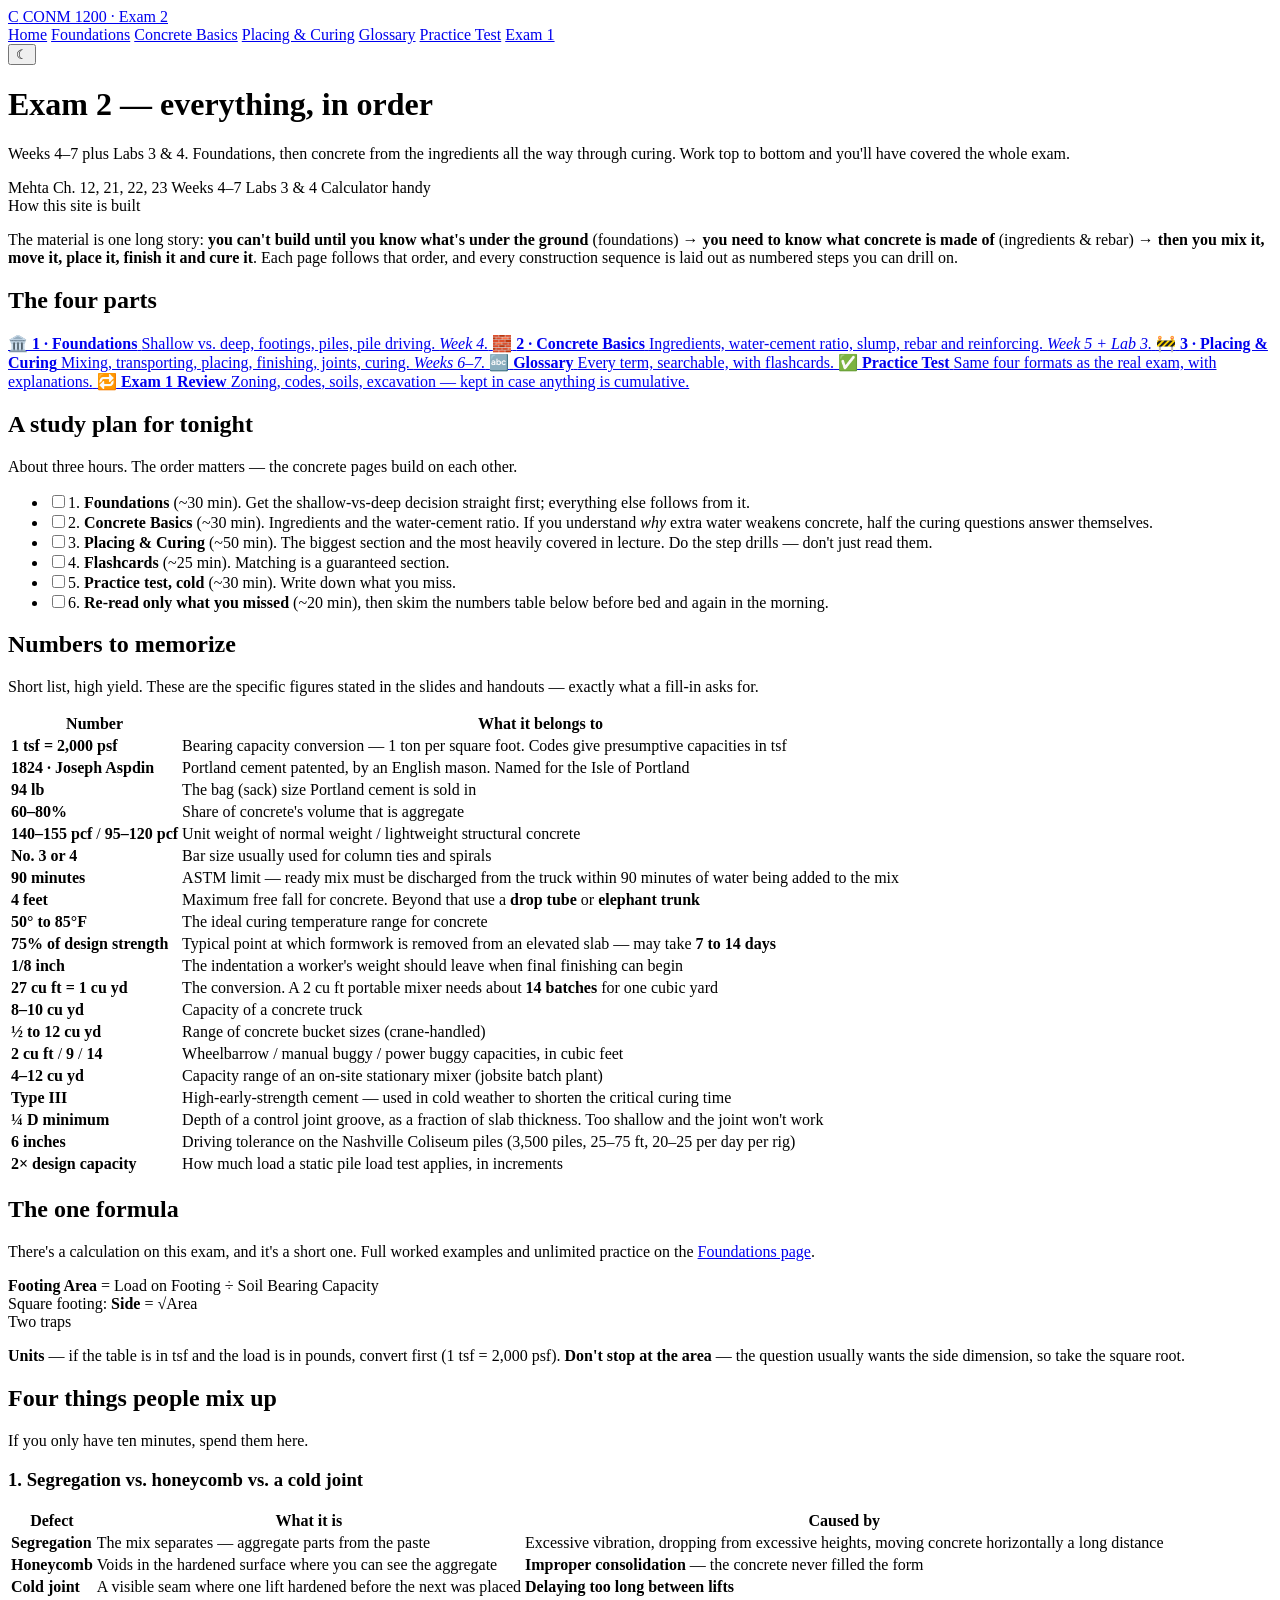
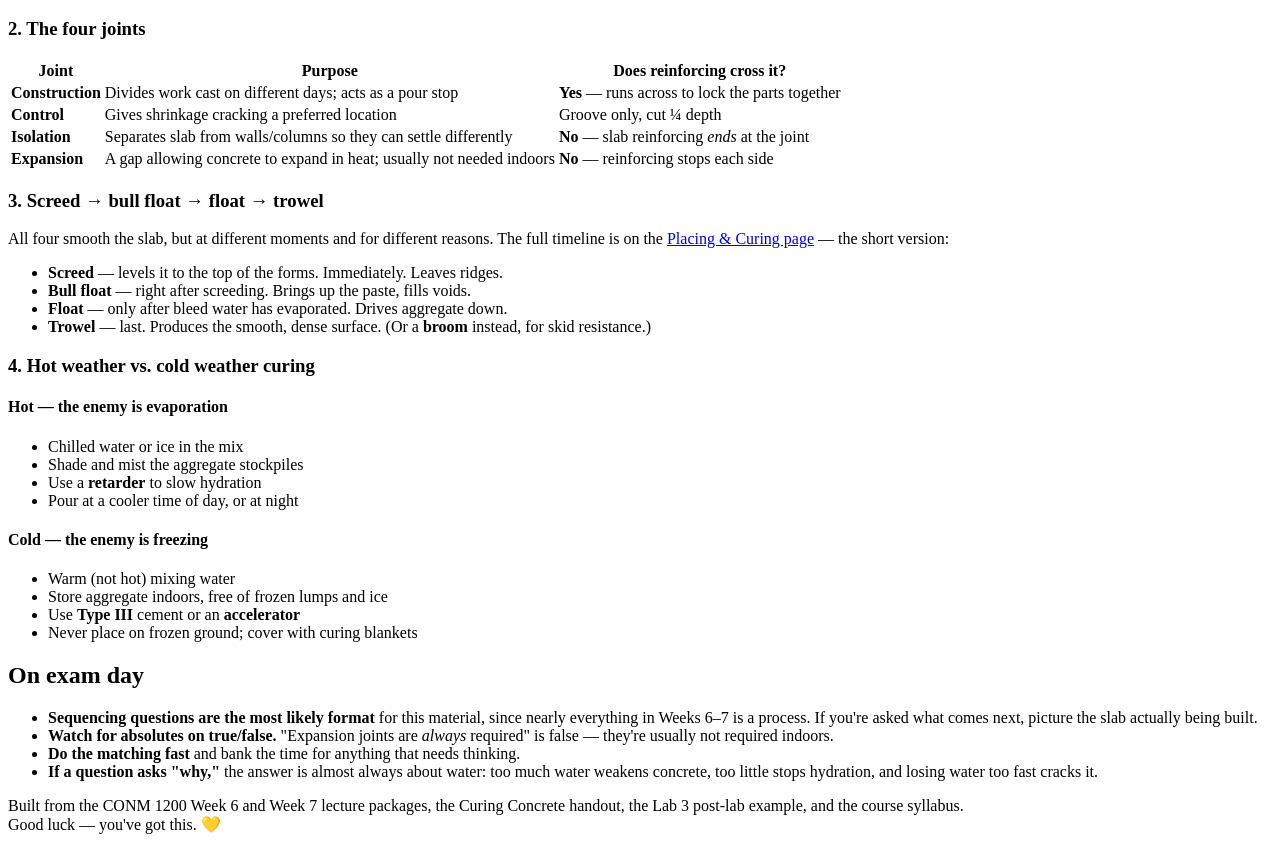
==== index.html @ 46b13914 "Rename index_2.html to index.html" ====
<!DOCTYPE html>
<html lang="en">
<head>
<meta charset="utf-8">
<meta name="viewport" content="width=device-width, initial-scale=1">
<title>CONM 1200 — Exam 2 Study Guide</title>
<meta name="description" content="Study site for CONM 1200 Building Construction Exam 2: foundations, concrete ingredients and reinforcing, mixing, placing, finishing and curing.">
<link rel="stylesheet" href="style.css">
<link rel="icon" href="data:image/svg+xml,<svg xmlns='http://www.w3.org/2000/svg' viewBox='0 0 100 100'><text y='.9em' font-size='90'>🏗️</text></svg>">
</head>
<body>

<header class="topbar">
  <div class="topbar-inner">
    <a class="brand" href="index.html"><span class="dot">C</span> CONM 1200 · Exam 2</a>
    <nav class="main">
      <a href="index.html" data-short="Home">Home</a>
      <a href="foundations.html" data-short="Found.">Foundations</a>
      <a href="concrete.html" data-short="Concrete">Concrete Basics</a>
      <a href="placing.html" data-short="Placing">Placing &amp; Curing</a>
      <a href="glossary.html" data-short="Terms">Glossary</a>
      <a href="quiz.html" data-short="Test">Practice Test</a>
      <a href="review.html" data-short="Exam 1">Exam 1</a>
    </nav>
    <button class="theme-btn" title="Toggle light/dark">☾</button>
  </div>
</header>

<main class="wrap">

  <div class="hero">
    <h1>Exam 2 — everything, in order</h1>
    <p>Weeks 4–7 plus Labs 3 &amp; 4. Foundations, then concrete from the ingredients all the way through curing. Work top to bottom and you'll have covered the whole exam.</p>
    <div class="facts">
      <span>Mehta Ch. 12, 21, 22, 23</span>
      <span>Weeks 4–7</span>
      <span>Labs 3 &amp; 4</span>
      <span>Calculator handy</span>
    </div>
  </div>

  <div class="callout key">
    <span class="tag">How this site is built</span>
    <p>The material is one long story: <strong>you can't build until you know what's under the ground</strong> (foundations) → <strong>you need to know what concrete is made of</strong> (ingredients &amp; rebar) → <strong>then you mix it, move it, place it, finish it and cure it</strong>. Each page follows that order, and every construction sequence is laid out as numbered steps you can drill on.</p>
  </div>

  <h2>The four parts</h2>
  <div class="grid three">
    <a class="tile" href="foundations.html">
      <span class="ico">🏛️</span>
      <strong>1 · Foundations</strong>
      <span class="sub">Shallow vs. deep, footings, piles, pile driving. <em>Week 4.</em></span>
    </a>
    <a class="tile" href="concrete.html">
      <span class="ico">🧱</span>
      <strong>2 · Concrete Basics</strong>
      <span class="sub">Ingredients, water-cement ratio, slump, rebar and reinforcing. <em>Week 5 + Lab 3.</em></span>
    </a>
    <a class="tile" href="placing.html">
      <span class="ico">🚧</span>
      <strong>3 · Placing &amp; Curing</strong>
      <span class="sub">Mixing, transporting, placing, finishing, joints, curing. <em>Weeks 6–7.</em></span>
    </a>
    <a class="tile" href="glossary.html">
      <span class="ico">🔤</span>
      <strong>Glossary</strong>
      <span class="sub">Every term, searchable, with flashcards.</span>
    </a>
    <a class="tile" href="quiz.html">
      <span class="ico">✅</span>
      <strong>Practice Test</strong>
      <span class="sub">Same four formats as the real exam, with explanations.</span>
    </a>
    <a class="tile" href="review.html">
      <span class="ico">🔁</span>
      <strong>Exam 1 Review</strong>
      <span class="sub">Zoning, codes, soils, excavation — kept in case anything is cumulative.</span>
    </a>
  </div>

  <h2 id="plan">A study plan for tonight</h2>
  <p class="lede">About three hours. The order matters — the concrete pages build on each other.</p>

  <div class="card">
    <ul class="check">
      <li><input type="checkbox" id="p1" data-key="e2plan1"><label for="p1"><span class="n">1.</span> <strong>Foundations</strong> (~30 min). Get the shallow-vs-deep decision straight first; everything else follows from it.</label></li>
      <li><input type="checkbox" id="p2" data-key="e2plan2"><label for="p2"><span class="n">2.</span> <strong>Concrete Basics</strong> (~30 min). Ingredients and the water-cement ratio. If you understand <em>why</em> extra water weakens concrete, half the curing questions answer themselves.</label></li>
      <li><input type="checkbox" id="p3" data-key="e2plan3"><label for="p3"><span class="n">3.</span> <strong>Placing &amp; Curing</strong> (~50 min). The biggest section and the most heavily covered in lecture. Do the step drills — don't just read them.</label></li>
      <li><input type="checkbox" id="p4" data-key="e2plan4"><label for="p4"><span class="n">4.</span> <strong>Flashcards</strong> (~25 min). Matching is a guaranteed section.</label></li>
      <li><input type="checkbox" id="p5" data-key="e2plan5"><label for="p5"><span class="n">5.</span> <strong>Practice test, cold</strong> (~30 min). Write down what you miss.</label></li>
      <li><input type="checkbox" id="p6" data-key="e2plan6"><label for="p6"><span class="n">6.</span> <strong>Re-read only what you missed</strong> (~20 min), then skim the numbers table below before bed and again in the morning.</label></li>
    </ul>
  </div>

  <h2 id="numbers">Numbers to memorize</h2>
  <p class="lede">Short list, high yield. These are the specific figures stated in the slides and handouts — exactly what a fill-in asks for.</p>

  <div class="card">
    <div class="tablewrap">
      <table>
        <thead><tr><th>Number</th><th>What it belongs to</th></tr></thead>
        <tbody>
          <tr><td><strong>1 tsf = 2,000 psf</strong></td><td>Bearing capacity conversion — 1 ton per square foot. Codes give presumptive capacities in tsf</td></tr>
          <tr><td><strong>1824 · Joseph Aspdin</strong></td><td>Portland cement patented, by an English mason. Named for the Isle of Portland</td></tr>
          <tr><td><strong>94 lb</strong></td><td>The bag (sack) size Portland cement is sold in</td></tr>
          <tr><td><strong>60–80%</strong></td><td>Share of concrete's volume that is aggregate</td></tr>
          <tr><td><strong>140–155 pcf</strong> / <strong>95–120 pcf</strong></td><td>Unit weight of normal weight / lightweight structural concrete</td></tr>
          <tr><td><strong>No. 3 or 4</strong></td><td>Bar size usually used for column ties and spirals</td></tr>
          <tr><td><strong>90 minutes</strong></td><td>ASTM limit — ready mix must be discharged from the truck within 90 minutes of water being added to the mix</td></tr>
          <tr><td><strong>4 feet</strong></td><td>Maximum free fall for concrete. Beyond that use a <strong>drop tube</strong> or <strong>elephant trunk</strong></td></tr>
          <tr><td><strong>50° to 85°F</strong></td><td>The ideal curing temperature range for concrete</td></tr>
          <tr><td><strong>75% of design strength</strong></td><td>Typical point at which formwork is removed from an elevated slab — may take <strong>7 to 14 days</strong></td></tr>
          <tr><td><strong>1/8 inch</strong></td><td>The indentation a worker's weight should leave when final finishing can begin</td></tr>
          <tr><td><strong>27 cu ft = 1 cu yd</strong></td><td>The conversion. A 2 cu ft portable mixer needs about <strong>14 batches</strong> for one cubic yard</td></tr>
          <tr><td><strong>8–10 cu yd</strong></td><td>Capacity of a concrete truck</td></tr>
          <tr><td><strong>½ to 12 cu yd</strong></td><td>Range of concrete bucket sizes (crane-handled)</td></tr>
          <tr><td><strong>2 cu ft</strong> / <strong>9</strong> / <strong>14</strong></td><td>Wheelbarrow / manual buggy / power buggy capacities, in cubic feet</td></tr>
          <tr><td><strong>4–12 cu yd</strong></td><td>Capacity range of an on-site stationary mixer (jobsite batch plant)</td></tr>
          <tr><td><strong>Type III</strong></td><td>High-early-strength cement — used in cold weather to shorten the critical curing time</td></tr>
          <tr><td><strong>¼ D minimum</strong></td><td>Depth of a control joint groove, as a fraction of slab thickness. Too shallow and the joint won't work</td></tr>
          <tr><td><strong>6 inches</strong></td><td>Driving tolerance on the Nashville Coliseum piles (3,500 piles, 25–75 ft, 20–25 per day per rig)</td></tr>
          <tr><td><strong>2× design capacity</strong></td><td>How much load a static pile load test applies, in increments</td></tr>
        </tbody>
      </table>
    </div>
  </div>

  <h2>The one formula</h2>
  <p>There's a calculation on this exam, and it's a short one. Full worked examples and unlimited practice on the <a href="foundations.html#sizing">Foundations page</a>.</p>

  <div class="card">
    <div class="formula"><b>Footing Area</b> = Load on Footing ÷ Soil Bearing Capacity</div>
    <div class="formula">Square footing: <b>Side</b> = √Area</div>
    <div class="callout trap" style="margin-bottom:0">
      <span class="tag">Two traps</span>
      <p><strong>Units</strong> — if the table is in tsf and the load is in pounds, convert first (1 tsf = 2,000 psf). <strong>Don't stop at the area</strong> — the question usually wants the side dimension, so take the square root.</p>
    </div>
  </div>

  <h2>Four things people mix up</h2>
  <p>If you only have ten minutes, spend them here.</p>

  <div class="card">
    <h3>1. Segregation vs. honeycomb vs. a cold joint</h3>
    <div class="tablewrap">
      <table>
        <thead><tr><th>Defect</th><th>What it is</th><th>Caused by</th></tr></thead>
        <tbody>
          <tr><td><strong>Segregation</strong></td><td>The mix separates — aggregate parts from the paste</td><td>Excessive vibration, dropping from excessive heights, moving concrete horizontally a long distance</td></tr>
          <tr><td><strong>Honeycomb</strong></td><td>Voids in the hardened surface where you can see the aggregate</td><td><strong>Improper consolidation</strong> — the concrete never filled the form</td></tr>
          <tr><td><strong>Cold joint</strong></td><td>A visible seam where one lift hardened before the next was placed</td><td><strong>Delaying too long between lifts</strong></td></tr>
        </tbody>
      </table>
    </div>

    <h3>2. The four joints</h3>
    <div class="tablewrap">
      <table>
        <thead><tr><th>Joint</th><th>Purpose</th><th>Does reinforcing cross it?</th></tr></thead>
        <tbody>
          <tr><td><strong>Construction</strong></td><td>Divides work cast on different days; acts as a pour stop</td><td><strong>Yes</strong> — runs across to lock the parts together</td></tr>
          <tr><td><strong>Control</strong></td><td>Gives shrinkage cracking a preferred location</td><td>Groove only, cut ¼ depth</td></tr>
          <tr><td><strong>Isolation</strong></td><td>Separates slab from walls/columns so they can settle differently</td><td><strong>No</strong> — slab reinforcing <em>ends</em> at the joint</td></tr>
          <tr><td><strong>Expansion</strong></td><td>A gap allowing concrete to expand in heat; usually not needed indoors</td><td><strong>No</strong> — reinforcing stops each side</td></tr>
        </tbody>
      </table>
    </div>

    <h3>3. Screed → bull float → float → trowel</h3>
    <p>All four smooth the slab, but at different moments and for different reasons. The full timeline is on the <a href="placing.html#finishing">Placing &amp; Curing page</a> — the short version:</p>
    <ul>
      <li><strong>Screed</strong> — levels it to the top of the forms. Immediately. Leaves ridges.</li>
      <li><strong>Bull float</strong> — right after screeding. Brings up the paste, fills voids.</li>
      <li><strong>Float</strong> — only after bleed water has evaporated. Drives aggregate down.</li>
      <li><strong>Trowel</strong> — last. Produces the smooth, dense surface. (Or a <strong>broom</strong> instead, for skid resistance.)</li>
    </ul>

    <h3>4. Hot weather vs. cold weather curing</h3>
    <div class="vs two">
      <div>
        <h4>Hot — the enemy is evaporation</h4>
        <ul>
          <li>Chilled water or ice in the mix</li>
          <li>Shade and mist the aggregate stockpiles</li>
          <li>Use a <strong>retarder</strong> to slow hydration</li>
          <li>Pour at a cooler time of day, or at night</li>
        </ul>
      </div>
      <div>
        <h4>Cold — the enemy is freezing</h4>
        <ul>
          <li>Warm (not hot) mixing water</li>
          <li>Store aggregate indoors, free of frozen lumps and ice</li>
          <li>Use <strong>Type III</strong> cement or an <strong>accelerator</strong></li>
          <li>Never place on frozen ground; cover with curing blankets</li>
        </ul>
      </div>
    </div>
  </div>

  <h2>On exam day</h2>
  <div class="card">
    <ul>
      <li><strong>Sequencing questions are the most likely format</strong> for this material, since nearly everything in Weeks 6–7 is a process. If you're asked what comes next, picture the slab actually being built.</li>
      <li><strong>Watch for absolutes on true/false.</strong> "Expansion joints are <em>always</em> required" is false — they're usually not required indoors.</li>
      <li><strong>Do the matching fast</strong> and bank the time for anything that needs thinking.</li>
      <li><strong>If a question asks "why,"</strong> the answer is almost always about water: too much water weakens concrete, too little stops hydration, and losing water too fast cracks it.</li>
    </ul>
  </div>

</main>

<footer>
  Built from the CONM 1200 Week 6 and Week 7 lecture packages, the Curing Concrete handout, the Lab 3 post-lab example, and the course syllabus.<br>
  Good luck — you've got this. 💛
</footer>

<script src="app.js"></script>
</body>
</html>
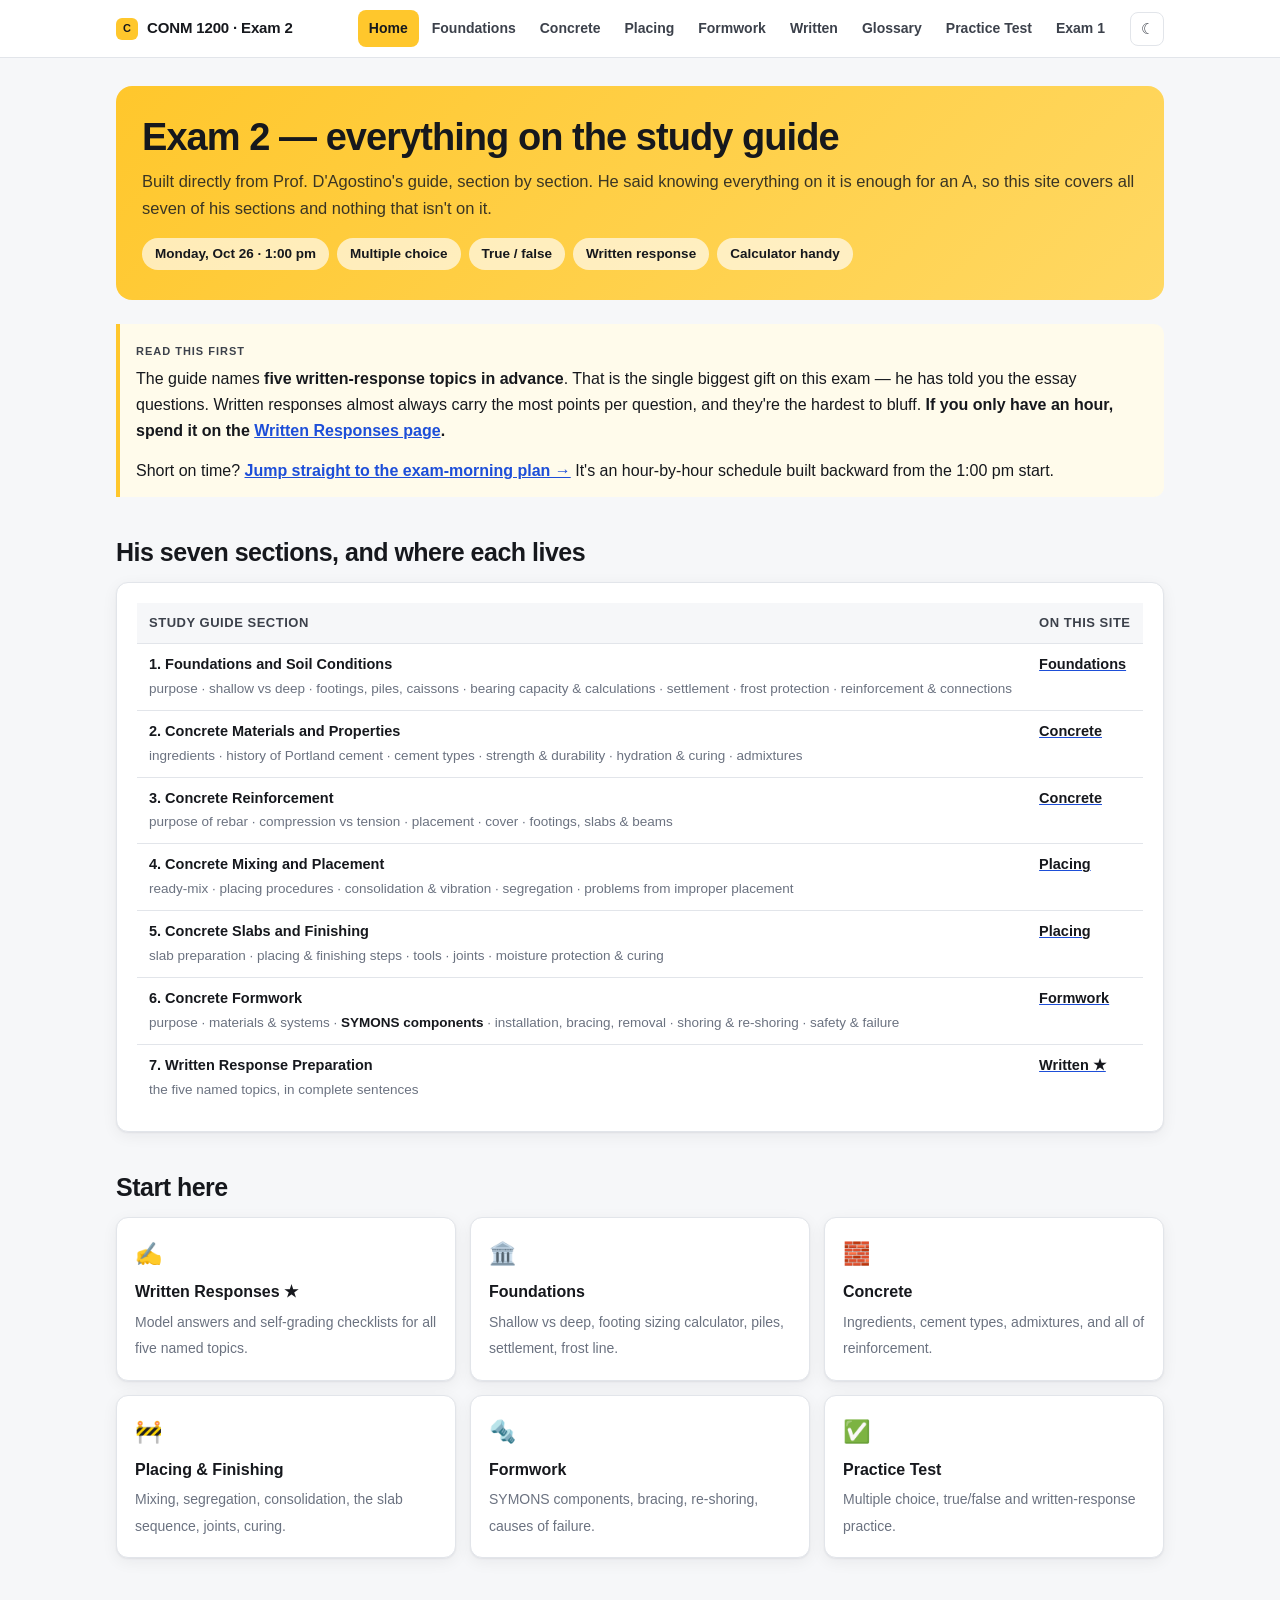
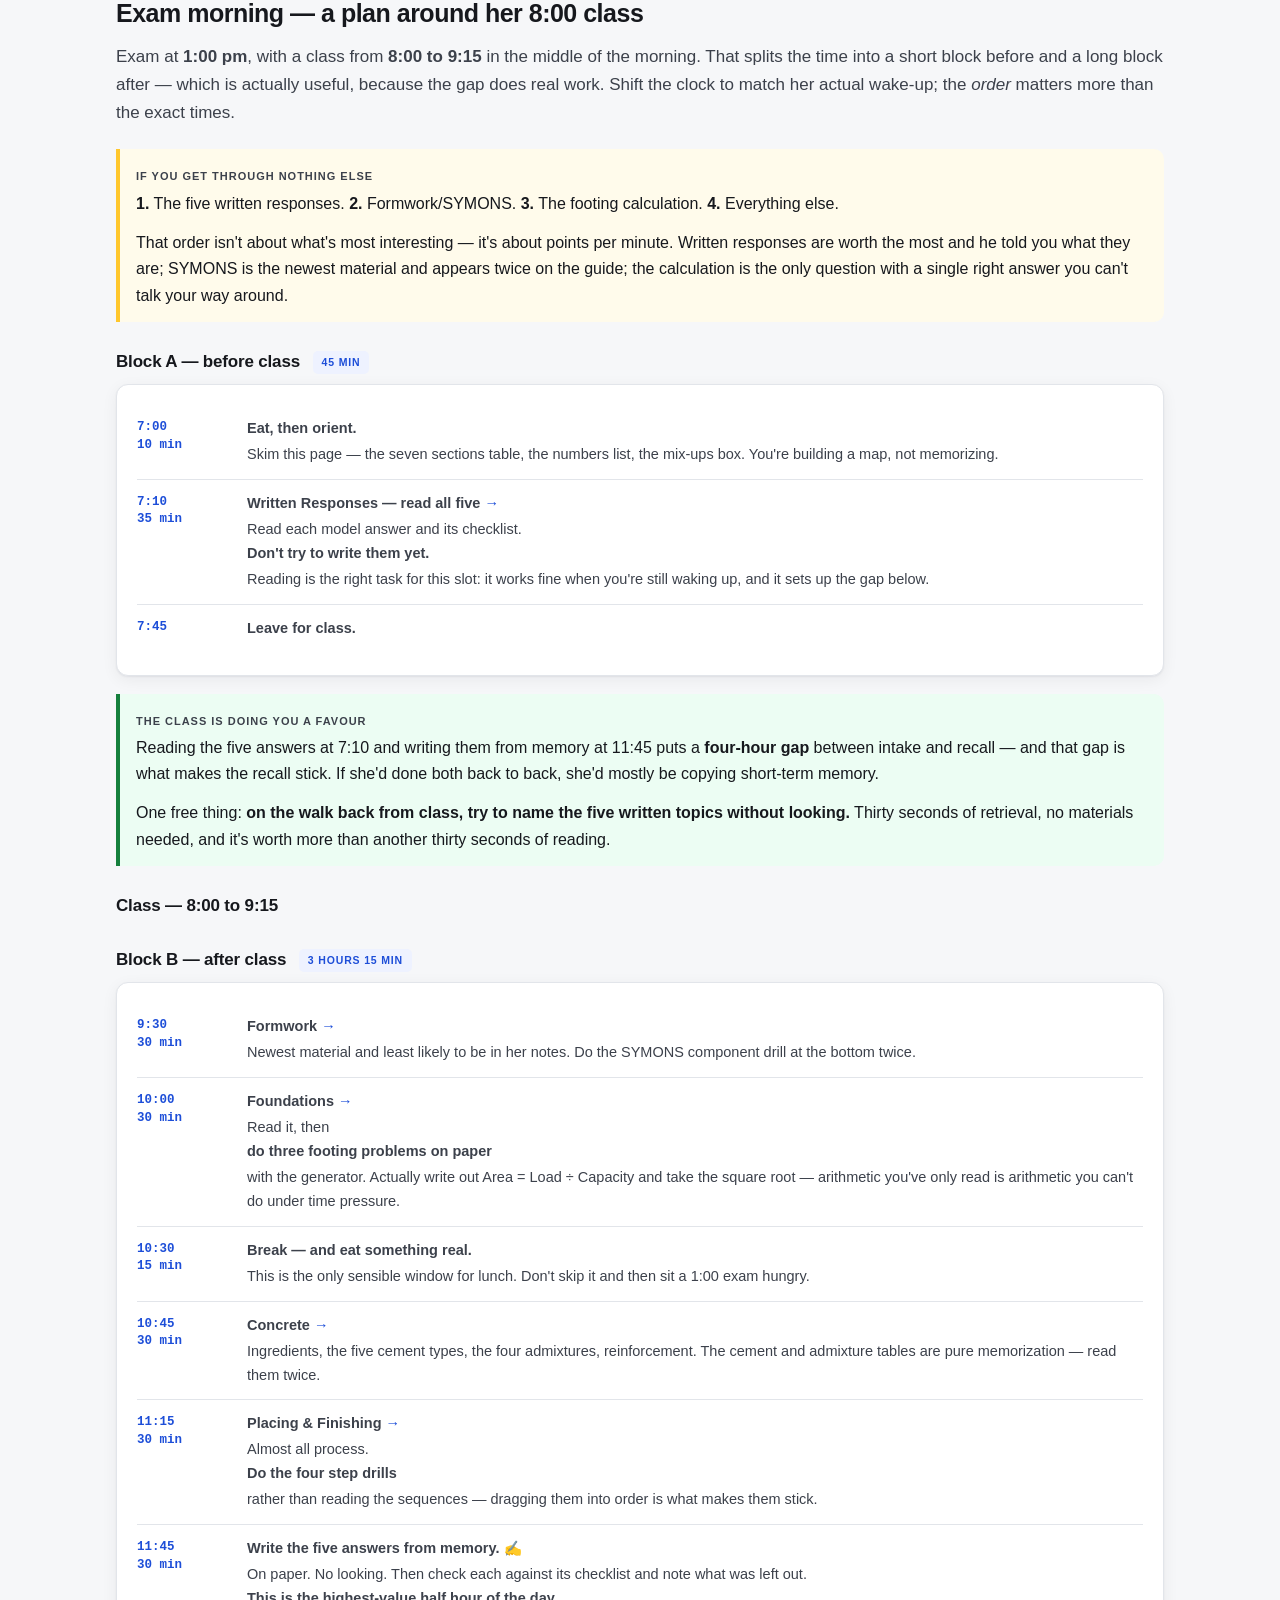
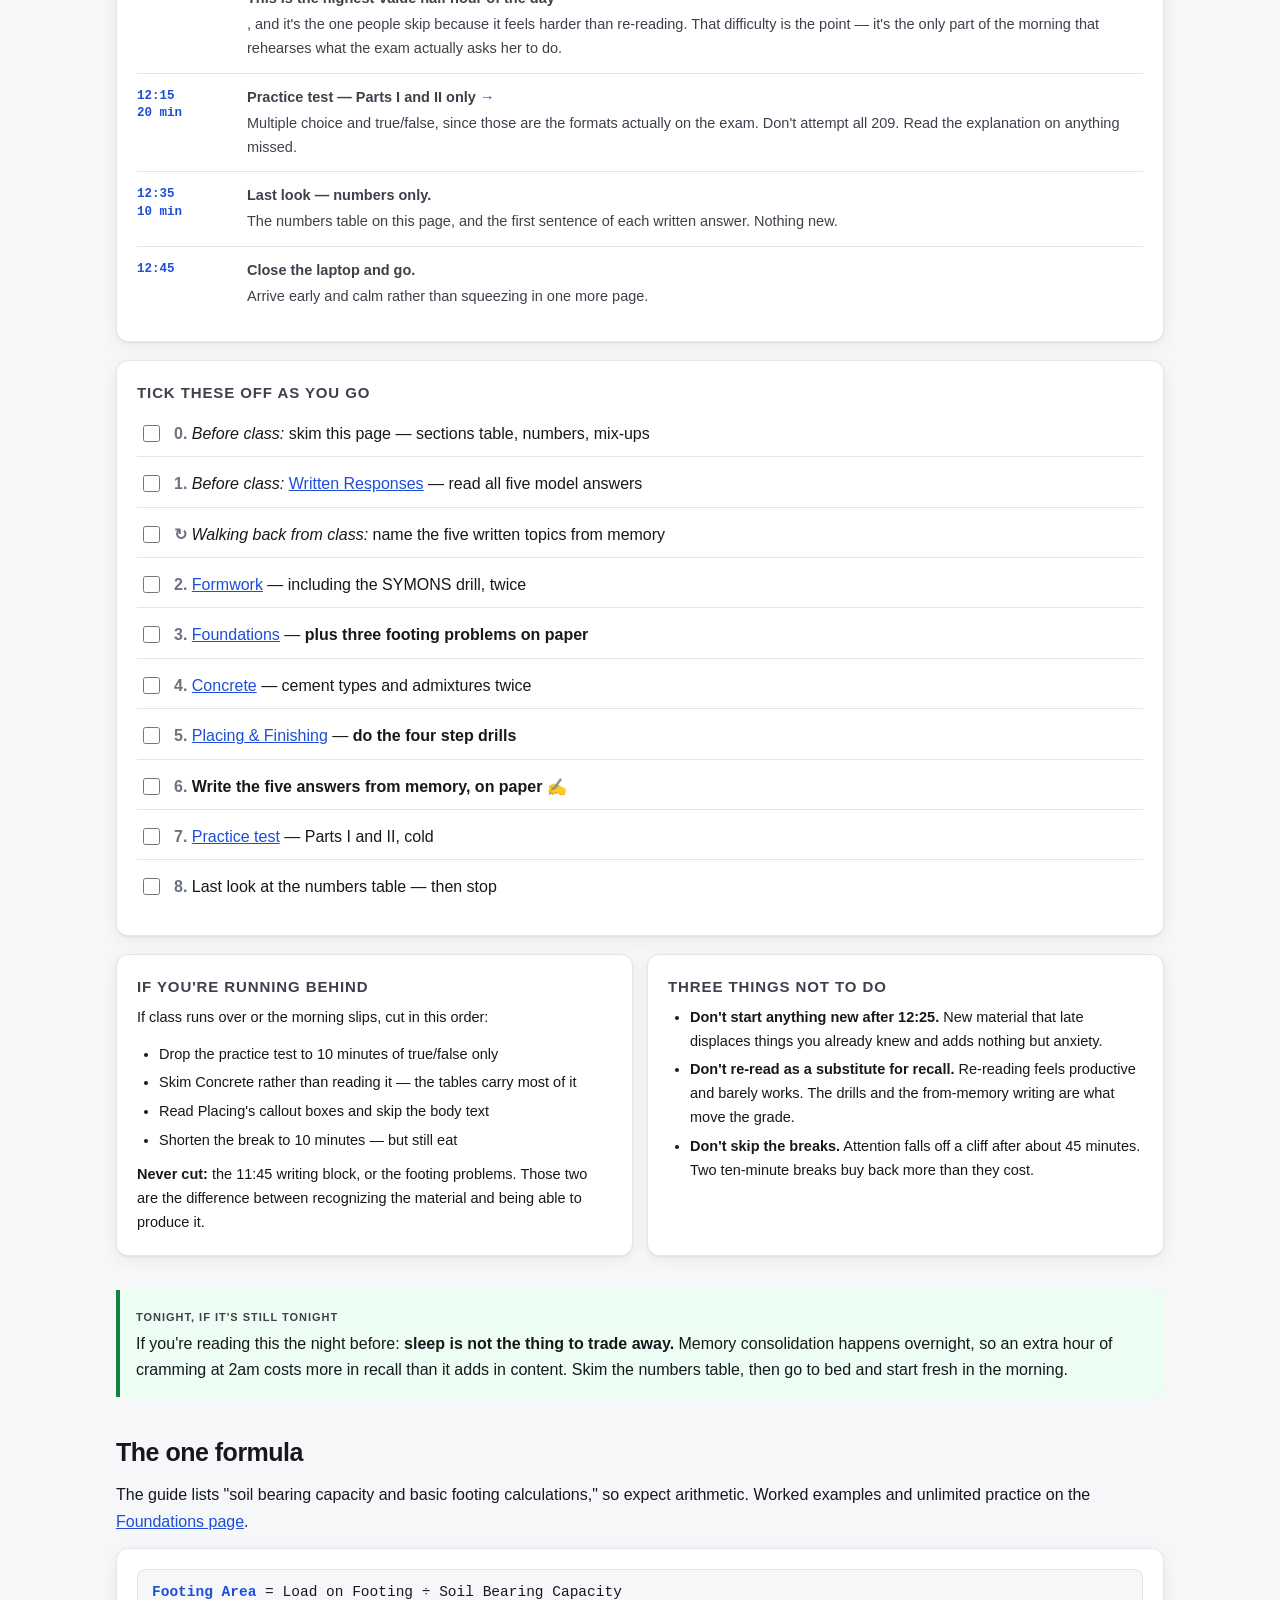
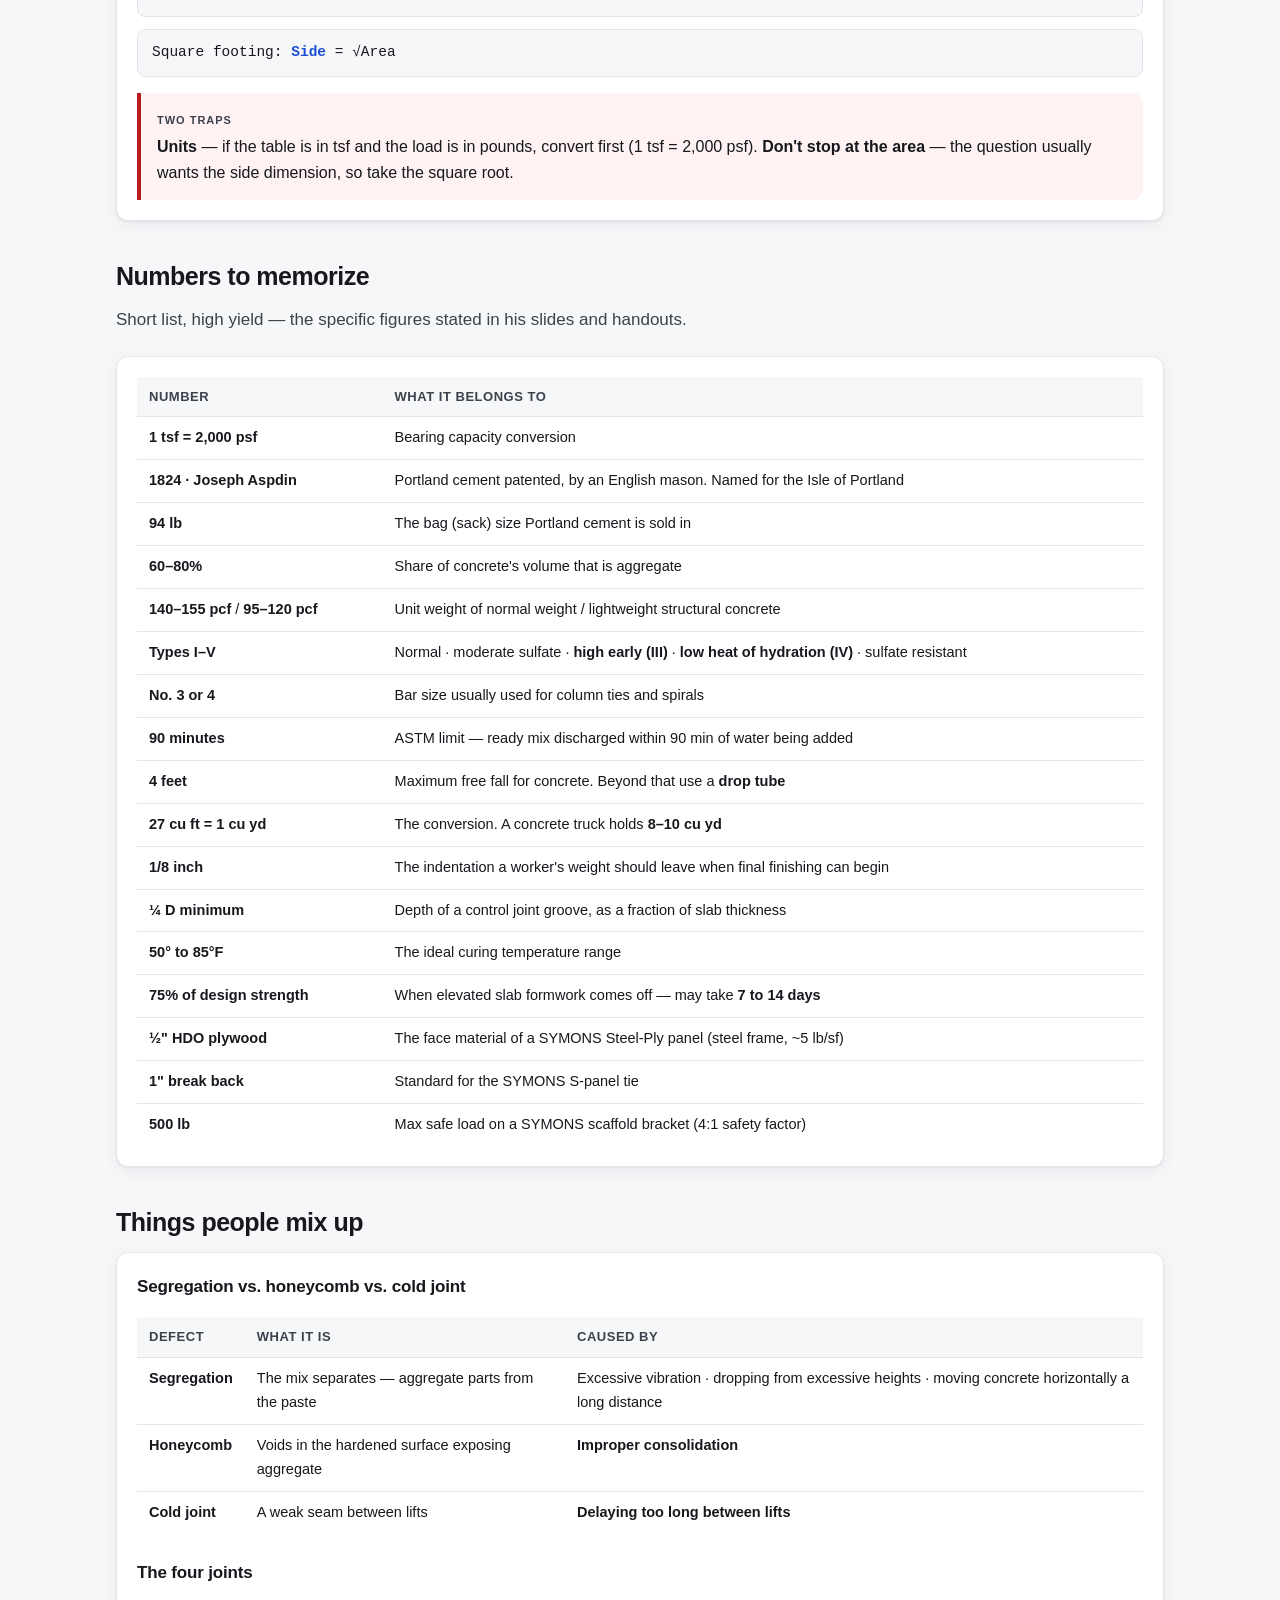
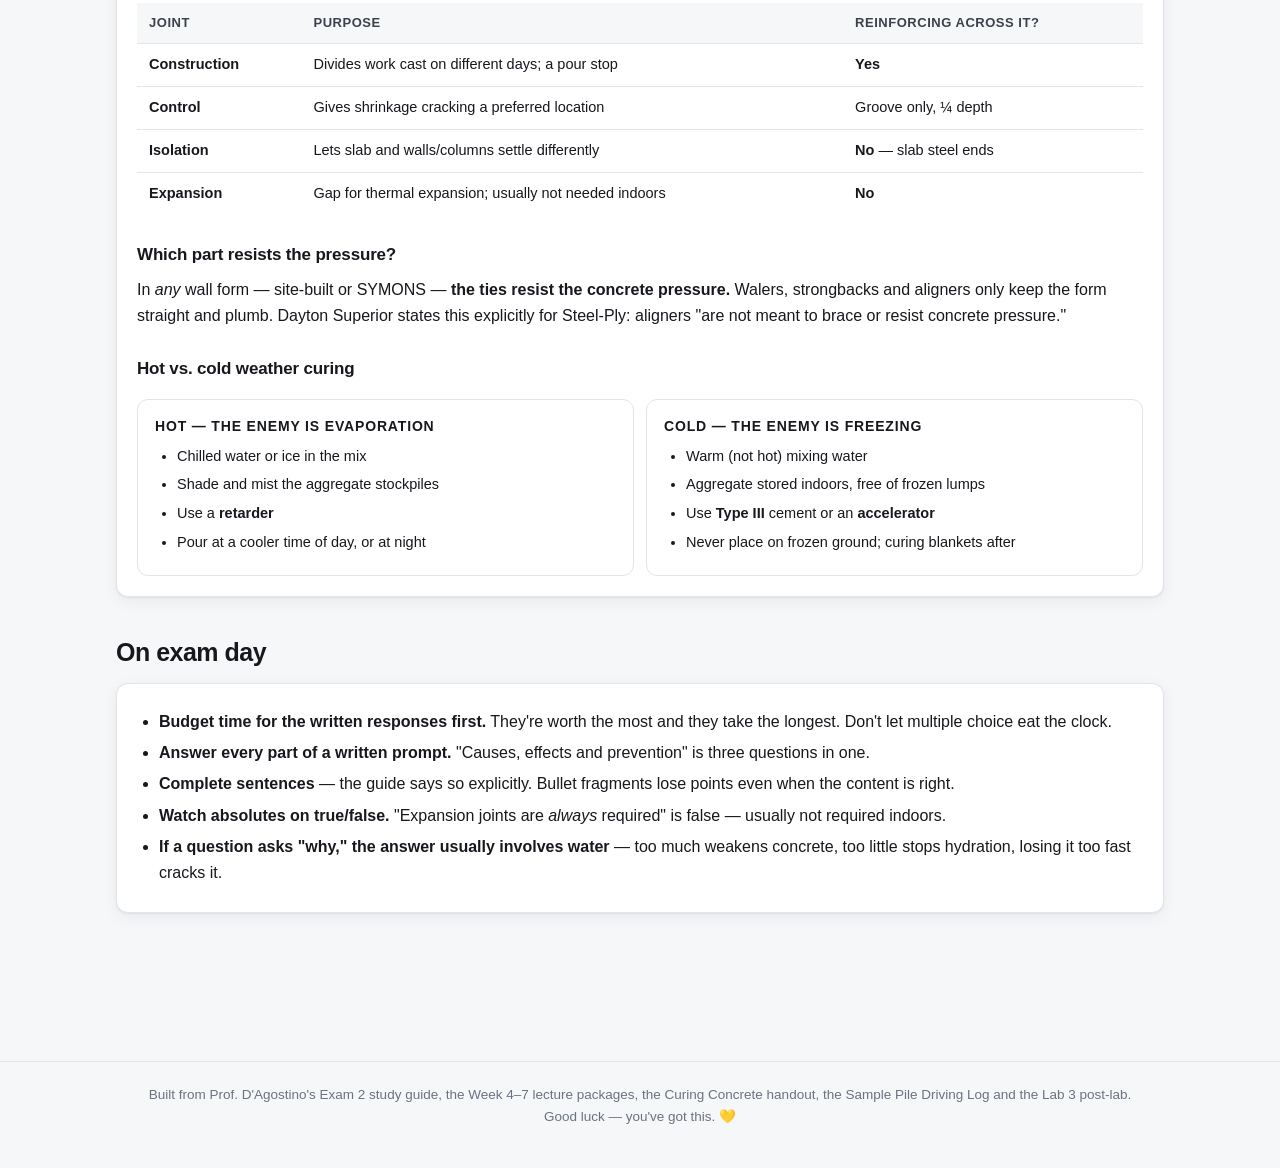
==== commit 588128f2: "Upload files V2" ====
--- a/index.html
+++ b/index.html
@@ -4,7 +4,7 @@
 <meta charset="utf-8">
 <meta name="viewport" content="width=device-width, initial-scale=1">
 <title>CONM 1200 — Exam 2 Study Guide</title>
-<meta name="description" content="Study site for CONM 1200 Building Construction Exam 2: foundations, concrete ingredients and reinforcing, mixing, placing, finishing and curing.">
+<meta name="description" content="Study site for CONM 1200 Building Construction Exam 2, built around Prof. D'Agostino's study guide: foundations, concrete materials, reinforcement, placement, slabs and finishing, formwork, and the five written responses.">
 <link rel="stylesheet" href="style.css">
 <link rel="icon" href="data:image/svg+xml,<svg xmlns='http://www.w3.org/2000/svg' viewBox='0 0 100 100'><text y='.9em' font-size='90'>🏗️</text></svg>">
 </head>
@@ -16,8 +16,10 @@
     <nav class="main">
       <a href="index.html" data-short="Home">Home</a>
       <a href="foundations.html" data-short="Found.">Foundations</a>
-      <a href="concrete.html" data-short="Concrete">Concrete Basics</a>
-      <a href="placing.html" data-short="Placing">Placing &amp; Curing</a>
+      <a href="concrete.html" data-short="Concrete">Concrete</a>
+      <a href="placing.html" data-short="Placing">Placing</a>
+      <a href="formwork.html" data-short="Formwork">Formwork</a>
+      <a href="written.html" data-short="Written">Written</a>
       <a href="glossary.html" data-short="Terms">Glossary</a>
       <a href="quiz.html" data-short="Test">Practice Test</a>
       <a href="review.html" data-short="Exam 1">Exam 1</a>
@@ -29,104 +31,197 @@
 <main class="wrap">
 
   <div class="hero">
-    <h1>Exam 2 — everything, in order</h1>
-    <p>Weeks 4–7 plus Labs 3 &amp; 4. Foundations, then concrete from the ingredients all the way through curing. Work top to bottom and you'll have covered the whole exam.</p>
+    <h1>Exam 2 — everything on the study guide</h1>
+    <p>Built directly from Prof. D'Agostino's guide, section by section. He said knowing everything on it is enough for an A, so this site covers all seven of his sections and nothing that isn't on it.</p>
     <div class="facts">
-      <span>Mehta Ch. 12, 21, 22, 23</span>
-      <span>Weeks 4–7</span>
-      <span>Labs 3 &amp; 4</span>
+      <span>Monday, Oct 26 · 1:00 pm</span>
+      <span>Multiple choice</span>
+      <span>True / false</span>
+      <span>Written response</span>
       <span>Calculator handy</span>
     </div>
   </div>
 
   <div class="callout key">
-    <span class="tag">How this site is built</span>
-    <p>The material is one long story: <strong>you can't build until you know what's under the ground</strong> (foundations) → <strong>you need to know what concrete is made of</strong> (ingredients &amp; rebar) → <strong>then you mix it, move it, place it, finish it and cure it</strong>. Each page follows that order, and every construction sequence is laid out as numbered steps you can drill on.</p>
-  </div>
-
-  <h2>The four parts</h2>
+    <span class="tag">Read this first</span>
+    <p>The guide names <strong>five written-response topics in advance</strong>. That is the single biggest gift on this exam — he has told you the essay questions. Written responses almost always carry the most points per question, and they're the hardest to bluff. <strong>If you only have an hour, spend it on the <a href="written.html">Written Responses page</a>.</strong></p>
+    <p style="margin-top:10px">Short on time? <strong><a href="#plan">Jump straight to the exam-morning plan →</a></strong> It's an hour-by-hour schedule built backward from the 1:00 pm start.</p>
+  </div>
+
+  <h2>His seven sections, and where each lives</h2>
+  <div class="card">
+    <div class="tablewrap">
+      <table>
+        <thead><tr><th>Study guide section</th><th>On this site</th></tr></thead>
+        <tbody>
+          <tr><td><strong>1. Foundations and Soil Conditions</strong><br><span style="font-size:13.5px;color:var(--ink-3)">purpose · shallow vs deep · footings, piles, caissons · bearing capacity &amp; calculations · settlement · frost protection · reinforcement &amp; connections</span></td><td><a href="foundations.html"><strong>Foundations</strong></a></td></tr>
+          <tr><td><strong>2. Concrete Materials and Properties</strong><br><span style="font-size:13.5px;color:var(--ink-3)">ingredients · history of Portland cement · cement types · strength &amp; durability · hydration &amp; curing · admixtures</span></td><td><a href="concrete.html"><strong>Concrete</strong></a></td></tr>
+          <tr><td><strong>3. Concrete Reinforcement</strong><br><span style="font-size:13.5px;color:var(--ink-3)">purpose of rebar · compression vs tension · placement · cover · footings, slabs &amp; beams</span></td><td><a href="concrete.html#reinforcing"><strong>Concrete</strong></a></td></tr>
+          <tr><td><strong>4. Concrete Mixing and Placement</strong><br><span style="font-size:13.5px;color:var(--ink-3)">ready-mix · placing procedures · consolidation &amp; vibration · segregation · problems from improper placement</span></td><td><a href="placing.html"><strong>Placing</strong></a></td></tr>
+          <tr><td><strong>5. Concrete Slabs and Finishing</strong><br><span style="font-size:13.5px;color:var(--ink-3)">slab preparation · placing &amp; finishing steps · tools · joints · moisture protection &amp; curing</span></td><td><a href="placing.html#sog"><strong>Placing</strong></a></td></tr>
+          <tr><td><strong>6. Concrete Formwork</strong><br><span style="font-size:13.5px;color:var(--ink-3)">purpose · materials &amp; systems · <strong>SYMONS components</strong> · installation, bracing, removal · shoring &amp; re-shoring · safety &amp; failure</span></td><td><a href="formwork.html"><strong>Formwork</strong></a></td></tr>
+          <tr><td><strong>7. Written Response Preparation</strong><br><span style="font-size:13.5px;color:var(--ink-3)">the five named topics, in complete sentences</span></td><td><a href="written.html"><strong>Written ★</strong></a></td></tr>
+        </tbody>
+      </table>
+    </div>
+  </div>
+
+  <h2>Start here</h2>
   <div class="grid three">
+    <a class="tile" href="written.html">
+      <span class="ico">✍️</span>
+      <strong>Written Responses ★</strong>
+      <span class="sub">Model answers and self-grading checklists for all five named topics.</span>
+    </a>
     <a class="tile" href="foundations.html">
       <span class="ico">🏛️</span>
-      <strong>1 · Foundations</strong>
-      <span class="sub">Shallow vs. deep, footings, piles, pile driving. <em>Week 4.</em></span>
+      <strong>Foundations</strong>
+      <span class="sub">Shallow vs deep, footing sizing calculator, piles, settlement, frost line.</span>
     </a>
     <a class="tile" href="concrete.html">
       <span class="ico">🧱</span>
-      <strong>2 · Concrete Basics</strong>
-      <span class="sub">Ingredients, water-cement ratio, slump, rebar and reinforcing. <em>Week 5 + Lab 3.</em></span>
+      <strong>Concrete</strong>
+      <span class="sub">Ingredients, cement types, admixtures, and all of reinforcement.</span>
     </a>
     <a class="tile" href="placing.html">
       <span class="ico">🚧</span>
-      <strong>3 · Placing &amp; Curing</strong>
-      <span class="sub">Mixing, transporting, placing, finishing, joints, curing. <em>Weeks 6–7.</em></span>
-    </a>
-    <a class="tile" href="glossary.html">
-      <span class="ico">🔤</span>
-      <strong>Glossary</strong>
-      <span class="sub">Every term, searchable, with flashcards.</span>
+      <strong>Placing &amp; Finishing</strong>
+      <span class="sub">Mixing, segregation, consolidation, the slab sequence, joints, curing.</span>
+    </a>
+    <a class="tile" href="formwork.html">
+      <span class="ico">🔩</span>
+      <strong>Formwork</strong>
+      <span class="sub">SYMONS components, bracing, re-shoring, causes of failure.</span>
     </a>
     <a class="tile" href="quiz.html">
       <span class="ico">✅</span>
       <strong>Practice Test</strong>
-      <span class="sub">Same four formats as the real exam, with explanations.</span>
-    </a>
-    <a class="tile" href="review.html">
-      <span class="ico">🔁</span>
-      <strong>Exam 1 Review</strong>
-      <span class="sub">Zoning, codes, soils, excavation — kept in case anything is cumulative.</span>
-    </a>
-  </div>
-
-  <h2 id="plan">A study plan for tonight</h2>
-  <p class="lede">About three hours. The order matters — the concrete pages build on each other.</p>
-
-  <div class="card">
+      <span class="sub">Multiple choice, true/false and written-response practice.</span>
+    </a>
+  </div>
+
+  <h2 id="plan">Exam morning — a plan around her 8:00 class</h2>
+  <p class="lede">Exam at <strong>1:00 pm</strong>, with a class from <strong>8:00 to 9:15</strong> in the middle of the morning. That splits the time into a short block before and a long block after — which is actually useful, because the gap does real work. Shift the clock to match her actual wake-up; the <em>order</em> matters more than the exact times.</p>
+
+  <div class="callout key">
+    <span class="tag">If you get through nothing else</span>
+    <p><strong>1.</strong> The five written responses. <strong>2.</strong> Formwork/SYMONS. <strong>3.</strong> The footing calculation. <strong>4.</strong> Everything else.</p>
+    <p style="margin-top:8px">That order isn't about what's most interesting — it's about points per minute. Written responses are worth the most and he told you what they are; SYMONS is the newest material and appears twice on the guide; the calculation is the only question with a single right answer you can't talk your way around.</p>
+  </div>
+
+  <h3>Block A — before class <span class="badge">45 min</span></h3>
+  <div class="card">
+    <div class="timeline">
+      <div class="tl-row">
+        <div class="tl-when">7:00<br>10 min</div>
+        <div class="tl-what"><strong>Eat, then orient.</strong>Skim this page — the seven sections table, the numbers list, the mix-ups box. You're building a map, not memorizing.</div>
+      </div>
+      <div class="tl-row">
+        <div class="tl-when">7:10<br>35 min</div>
+        <div class="tl-what"><strong>Written Responses — read all five <a href="written.html" style="text-decoration:none">→</a></strong>Read each model answer and its checklist. <strong>Don't try to write them yet.</strong> Reading is the right task for this slot: it works fine when you're still waking up, and it sets up the gap below.</div>
+      </div>
+      <div class="tl-row">
+        <div class="tl-when">7:45</div>
+        <div class="tl-what"><strong>Leave for class.</strong></div>
+      </div>
+    </div>
+  </div>
+
+  <div class="callout tip">
+    <span class="tag">The class is doing you a favour</span>
+    <p>Reading the five answers at 7:10 and writing them from memory at 11:45 puts a <strong>four-hour gap</strong> between intake and recall — and that gap is what makes the recall stick. If she'd done both back to back, she'd mostly be copying short-term memory.</p>
+    <p style="margin-top:8px">One free thing: <strong>on the walk back from class, try to name the five written topics without looking.</strong> Thirty seconds of retrieval, no materials needed, and it's worth more than another thirty seconds of reading.</p>
+  </div>
+
+  <h3>Class — 8:00 to 9:15</h3>
+
+  <h3>Block B — after class <span class="badge">3 hours 15 min</span></h3>
+  <div class="card">
+    <div class="timeline">
+      <div class="tl-row">
+        <div class="tl-when">9:30<br>30 min</div>
+        <div class="tl-what"><strong>Formwork <a href="formwork.html" style="text-decoration:none">→</a></strong>Newest material and least likely to be in her notes. Do the SYMONS component drill at the bottom twice.</div>
+      </div>
+      <div class="tl-row">
+        <div class="tl-when">10:00<br>30 min</div>
+        <div class="tl-what"><strong>Foundations <a href="foundations.html" style="text-decoration:none">→</a></strong>Read it, then <strong>do three footing problems on paper</strong> with the generator. Actually write out Area = Load ÷ Capacity and take the square root — arithmetic you've only read is arithmetic you can't do under time pressure.</div>
+      </div>
+      <div class="tl-row">
+        <div class="tl-when">10:30<br>15 min</div>
+        <div class="tl-what"><strong>Break — and eat something real.</strong>This is the only sensible window for lunch. Don't skip it and then sit a 1:00 exam hungry.</div>
+      </div>
+      <div class="tl-row">
+        <div class="tl-when">10:45<br>30 min</div>
+        <div class="tl-what"><strong>Concrete <a href="concrete.html" style="text-decoration:none">→</a></strong>Ingredients, the five cement types, the four admixtures, reinforcement. The cement and admixture tables are pure memorization — read them twice.</div>
+      </div>
+      <div class="tl-row">
+        <div class="tl-when">11:15<br>30 min</div>
+        <div class="tl-what"><strong>Placing &amp; Finishing <a href="placing.html" style="text-decoration:none">→</a></strong>Almost all process. <strong>Do the four step drills</strong> rather than reading the sequences — dragging them into order is what makes them stick.</div>
+      </div>
+      <div class="tl-row">
+        <div class="tl-when">11:45<br>30 min</div>
+        <div class="tl-what"><strong>Write the five answers from memory. ✍️</strong>On paper. No looking. Then check each against its checklist and note what was left out. <strong>This is the highest-value half hour of the day</strong>, and it's the one people skip because it feels harder than re-reading. That difficulty is the point — it's the only part of the morning that rehearses what the exam actually asks her to do.</div>
+      </div>
+      <div class="tl-row">
+        <div class="tl-when">12:15<br>20 min</div>
+        <div class="tl-what"><strong>Practice test — Parts I and II only <a href="quiz.html" style="text-decoration:none">→</a></strong>Multiple choice and true/false, since those are the formats actually on the exam. Don't attempt all 209. Read the explanation on anything missed.</div>
+      </div>
+      <div class="tl-row">
+        <div class="tl-when">12:35<br>10 min</div>
+        <div class="tl-what"><strong>Last look — numbers only.</strong>The numbers table on this page, and the first sentence of each written answer. Nothing new.</div>
+      </div>
+      <div class="tl-row">
+        <div class="tl-when">12:45</div>
+        <div class="tl-what"><strong>Close the laptop and go.</strong>Arrive early and calm rather than squeezing in one more page.</div>
+      </div>
+    </div>
+  </div>
+
+  <div class="card">
+    <h4 style="margin-top:0">Tick these off as you go</h4>
     <ul class="check">
-      <li><input type="checkbox" id="p1" data-key="e2plan1"><label for="p1"><span class="n">1.</span> <strong>Foundations</strong> (~30 min). Get the shallow-vs-deep decision straight first; everything else follows from it.</label></li>
-      <li><input type="checkbox" id="p2" data-key="e2plan2"><label for="p2"><span class="n">2.</span> <strong>Concrete Basics</strong> (~30 min). Ingredients and the water-cement ratio. If you understand <em>why</em> extra water weakens concrete, half the curing questions answer themselves.</label></li>
-      <li><input type="checkbox" id="p3" data-key="e2plan3"><label for="p3"><span class="n">3.</span> <strong>Placing &amp; Curing</strong> (~50 min). The biggest section and the most heavily covered in lecture. Do the step drills — don't just read them.</label></li>
-      <li><input type="checkbox" id="p4" data-key="e2plan4"><label for="p4"><span class="n">4.</span> <strong>Flashcards</strong> (~25 min). Matching is a guaranteed section.</label></li>
-      <li><input type="checkbox" id="p5" data-key="e2plan5"><label for="p5"><span class="n">5.</span> <strong>Practice test, cold</strong> (~30 min). Write down what you miss.</label></li>
-      <li><input type="checkbox" id="p6" data-key="e2plan6"><label for="p6"><span class="n">6.</span> <strong>Re-read only what you missed</strong> (~20 min), then skim the numbers table below before bed and again in the morning.</label></li>
+      <li><input type="checkbox" id="p0" data-key="m0"><label for="p0"><span class="n">0.</span> <em>Before class:</em> skim this page — sections table, numbers, mix-ups</label></li>
+      <li><input type="checkbox" id="p1" data-key="m1"><label for="p1"><span class="n">1.</span> <em>Before class:</em> <a href="written.html">Written Responses</a> — read all five model answers</label></li>
+      <li><input type="checkbox" id="pw" data-key="mw"><label for="pw"><span class="n">↻</span> <em>Walking back from class:</em> name the five written topics from memory</label></li>
+      <li><input type="checkbox" id="p2" data-key="m2"><label for="p2"><span class="n">2.</span> <a href="formwork.html">Formwork</a> — including the SYMONS drill, twice</label></li>
+      <li><input type="checkbox" id="p3" data-key="m3"><label for="p3"><span class="n">3.</span> <a href="foundations.html">Foundations</a> — <strong>plus three footing problems on paper</strong></label></li>
+      <li><input type="checkbox" id="p4" data-key="m4"><label for="p4"><span class="n">4.</span> <a href="concrete.html">Concrete</a> — cement types and admixtures twice</label></li>
+      <li><input type="checkbox" id="p5" data-key="m5"><label for="p5"><span class="n">5.</span> <a href="placing.html">Placing &amp; Finishing</a> — <strong>do the four step drills</strong></label></li>
+      <li><input type="checkbox" id="p6" data-key="m6"><label for="p6"><span class="n">6.</span> <strong>Write the five answers from memory, on paper</strong> ✍️</label></li>
+      <li><input type="checkbox" id="p7" data-key="m7"><label for="p7"><span class="n">7.</span> <a href="quiz.html">Practice test</a> — Parts I and II, cold</label></li>
+      <li><input type="checkbox" id="p8" data-key="m8"><label for="p8"><span class="n">8.</span> Last look at the numbers table — then stop</label></li>
     </ul>
   </div>
 
-  <h2 id="numbers">Numbers to memorize</h2>
-  <p class="lede">Short list, high yield. These are the specific figures stated in the slides and handouts — exactly what a fill-in asks for.</p>
-
-  <div class="card">
-    <div class="tablewrap">
-      <table>
-        <thead><tr><th>Number</th><th>What it belongs to</th></tr></thead>
-        <tbody>
-          <tr><td><strong>1 tsf = 2,000 psf</strong></td><td>Bearing capacity conversion — 1 ton per square foot. Codes give presumptive capacities in tsf</td></tr>
-          <tr><td><strong>1824 · Joseph Aspdin</strong></td><td>Portland cement patented, by an English mason. Named for the Isle of Portland</td></tr>
-          <tr><td><strong>94 lb</strong></td><td>The bag (sack) size Portland cement is sold in</td></tr>
-          <tr><td><strong>60–80%</strong></td><td>Share of concrete's volume that is aggregate</td></tr>
-          <tr><td><strong>140–155 pcf</strong> / <strong>95–120 pcf</strong></td><td>Unit weight of normal weight / lightweight structural concrete</td></tr>
-          <tr><td><strong>No. 3 or 4</strong></td><td>Bar size usually used for column ties and spirals</td></tr>
-          <tr><td><strong>90 minutes</strong></td><td>ASTM limit — ready mix must be discharged from the truck within 90 minutes of water being added to the mix</td></tr>
-          <tr><td><strong>4 feet</strong></td><td>Maximum free fall for concrete. Beyond that use a <strong>drop tube</strong> or <strong>elephant trunk</strong></td></tr>
-          <tr><td><strong>50° to 85°F</strong></td><td>The ideal curing temperature range for concrete</td></tr>
-          <tr><td><strong>75% of design strength</strong></td><td>Typical point at which formwork is removed from an elevated slab — may take <strong>7 to 14 days</strong></td></tr>
-          <tr><td><strong>1/8 inch</strong></td><td>The indentation a worker's weight should leave when final finishing can begin</td></tr>
-          <tr><td><strong>27 cu ft = 1 cu yd</strong></td><td>The conversion. A 2 cu ft portable mixer needs about <strong>14 batches</strong> for one cubic yard</td></tr>
-          <tr><td><strong>8–10 cu yd</strong></td><td>Capacity of a concrete truck</td></tr>
-          <tr><td><strong>½ to 12 cu yd</strong></td><td>Range of concrete bucket sizes (crane-handled)</td></tr>
-          <tr><td><strong>2 cu ft</strong> / <strong>9</strong> / <strong>14</strong></td><td>Wheelbarrow / manual buggy / power buggy capacities, in cubic feet</td></tr>
-          <tr><td><strong>4–12 cu yd</strong></td><td>Capacity range of an on-site stationary mixer (jobsite batch plant)</td></tr>
-          <tr><td><strong>Type III</strong></td><td>High-early-strength cement — used in cold weather to shorten the critical curing time</td></tr>
-          <tr><td><strong>¼ D minimum</strong></td><td>Depth of a control joint groove, as a fraction of slab thickness. Too shallow and the joint won't work</td></tr>
-          <tr><td><strong>6 inches</strong></td><td>Driving tolerance on the Nashville Coliseum piles (3,500 piles, 25–75 ft, 20–25 per day per rig)</td></tr>
-          <tr><td><strong>2× design capacity</strong></td><td>How much load a static pile load test applies, in increments</td></tr>
-        </tbody>
-      </table>
-    </div>
+  <div class="grid two">
+    <div class="card">
+      <h4 style="margin-top:0">If you're running behind</h4>
+      <p style="font-size:14.5px">If class runs over or the morning slips, cut in this order:</p>
+      <ul style="font-size:14.5px;margin-bottom:0">
+        <li>Drop the practice test to 10 minutes of true/false only</li>
+        <li>Skim Concrete rather than reading it — the tables carry most of it</li>
+        <li>Read Placing's callout boxes and skip the body text</li>
+        <li>Shorten the break to 10 minutes — but still eat</li>
+      </ul>
+      <p style="font-size:14.5px;margin:10px 0 0"><strong>Never cut:</strong> the 11:45 writing block, or the footing problems. Those two are the difference between recognizing the material and being able to produce it.</p>
+    </div>
+    <div class="card">
+      <h4 style="margin-top:0">Three things not to do</h4>
+      <ul style="font-size:14.5px;margin-bottom:0">
+        <li><strong>Don't start anything new after 12:25.</strong> New material that late displaces things you already knew and adds nothing but anxiety.</li>
+        <li><strong>Don't re-read as a substitute for recall.</strong> Re-reading feels productive and barely works. The drills and the from-memory writing are what move the grade.</li>
+        <li><strong>Don't skip the breaks.</strong> Attention falls off a cliff after about 45 minutes. Two ten-minute breaks buy back more than they cost.</li>
+      </ul>
+    </div>
+  </div>
+
+  <div class="callout tip">
+    <span class="tag">Tonight, if it's still tonight</span>
+    <p>If you're reading this the night before: <strong>sleep is not the thing to trade away.</strong> Memory consolidation happens overnight, so an extra hour of cramming at 2am costs more in recall than it adds in content. Skim the numbers table, then go to bed and start fresh in the morning.</p>
   </div>
 
   <h2>The one formula</h2>
-  <p>There's a calculation on this exam, and it's a short one. Full worked examples and unlimited practice on the <a href="foundations.html#sizing">Foundations page</a>.</p>
+  <p>The guide lists "soil bearing capacity and basic footing calculations," so expect arithmetic. Worked examples and unlimited practice on the <a href="foundations.html#sizing">Foundations page</a>.</p>
 
   <div class="card">
     <div class="formula"><b>Footing Area</b> = Load on Footing ÷ Soil Bearing Capacity</div>
@@ -137,52 +232,75 @@
     </div>
   </div>
 
-  <h2>Four things people mix up</h2>
-  <p>If you only have ten minutes, spend them here.</p>
-
-  <div class="card">
-    <h3>1. Segregation vs. honeycomb vs. a cold joint</h3>
+  <h2 id="numbers">Numbers to memorize</h2>
+  <p class="lede">Short list, high yield — the specific figures stated in his slides and handouts.</p>
+
+  <div class="card">
+    <div class="tablewrap">
+      <table>
+        <thead><tr><th>Number</th><th>What it belongs to</th></tr></thead>
+        <tbody>
+          <tr><td><strong>1 tsf = 2,000 psf</strong></td><td>Bearing capacity conversion</td></tr>
+          <tr><td><strong>1824 · Joseph Aspdin</strong></td><td>Portland cement patented, by an English mason. Named for the Isle of Portland</td></tr>
+          <tr><td><strong>94 lb</strong></td><td>The bag (sack) size Portland cement is sold in</td></tr>
+          <tr><td><strong>60–80%</strong></td><td>Share of concrete's volume that is aggregate</td></tr>
+          <tr><td><strong>140–155 pcf</strong> / <strong>95–120 pcf</strong></td><td>Unit weight of normal weight / lightweight structural concrete</td></tr>
+          <tr><td><strong>Types I–V</strong></td><td>Normal · moderate sulfate · <strong>high early (III)</strong> · <strong>low heat of hydration (IV)</strong> · sulfate resistant</td></tr>
+          <tr><td><strong>No. 3 or 4</strong></td><td>Bar size usually used for column ties and spirals</td></tr>
+          <tr><td><strong>90 minutes</strong></td><td>ASTM limit — ready mix discharged within 90 min of water being added</td></tr>
+          <tr><td><strong>4 feet</strong></td><td>Maximum free fall for concrete. Beyond that use a <strong>drop tube</strong></td></tr>
+          <tr><td><strong>27 cu ft = 1 cu yd</strong></td><td>The conversion. A concrete truck holds <strong>8–10 cu yd</strong></td></tr>
+          <tr><td><strong>1/8 inch</strong></td><td>The indentation a worker's weight should leave when final finishing can begin</td></tr>
+          <tr><td><strong>¼ D minimum</strong></td><td>Depth of a control joint groove, as a fraction of slab thickness</td></tr>
+          <tr><td><strong>50° to 85°F</strong></td><td>The ideal curing temperature range</td></tr>
+          <tr><td><strong>75% of design strength</strong></td><td>When elevated slab formwork comes off — may take <strong>7 to 14 days</strong></td></tr>
+          <tr><td><strong>½" HDO plywood</strong></td><td>The face material of a SYMONS Steel-Ply panel (steel frame, ~5 lb/sf)</td></tr>
+          <tr><td><strong>1" break back</strong></td><td>Standard for the SYMONS S-panel tie</td></tr>
+          <tr><td><strong>500 lb</strong></td><td>Max safe load on a SYMONS scaffold bracket (4:1 safety factor)</td></tr>
+        </tbody>
+      </table>
+    </div>
+  </div>
+
+  <h2>Things people mix up</h2>
+
+  <div class="card">
+    <h3>Segregation vs. honeycomb vs. cold joint</h3>
     <div class="tablewrap">
       <table>
         <thead><tr><th>Defect</th><th>What it is</th><th>Caused by</th></tr></thead>
         <tbody>
-          <tr><td><strong>Segregation</strong></td><td>The mix separates — aggregate parts from the paste</td><td>Excessive vibration, dropping from excessive heights, moving concrete horizontally a long distance</td></tr>
-          <tr><td><strong>Honeycomb</strong></td><td>Voids in the hardened surface where you can see the aggregate</td><td><strong>Improper consolidation</strong> — the concrete never filled the form</td></tr>
-          <tr><td><strong>Cold joint</strong></td><td>A visible seam where one lift hardened before the next was placed</td><td><strong>Delaying too long between lifts</strong></td></tr>
+          <tr><td><strong>Segregation</strong></td><td>The mix separates — aggregate parts from the paste</td><td>Excessive vibration · dropping from excessive heights · moving concrete horizontally a long distance</td></tr>
+          <tr><td><strong>Honeycomb</strong></td><td>Voids in the hardened surface exposing aggregate</td><td><strong>Improper consolidation</strong></td></tr>
+          <tr><td><strong>Cold joint</strong></td><td>A weak seam between lifts</td><td><strong>Delaying too long between lifts</strong></td></tr>
         </tbody>
       </table>
     </div>
 
-    <h3>2. The four joints</h3>
+    <h3>The four joints</h3>
     <div class="tablewrap">
       <table>
-        <thead><tr><th>Joint</th><th>Purpose</th><th>Does reinforcing cross it?</th></tr></thead>
+        <thead><tr><th>Joint</th><th>Purpose</th><th>Reinforcing across it?</th></tr></thead>
         <tbody>
-          <tr><td><strong>Construction</strong></td><td>Divides work cast on different days; acts as a pour stop</td><td><strong>Yes</strong> — runs across to lock the parts together</td></tr>
-          <tr><td><strong>Control</strong></td><td>Gives shrinkage cracking a preferred location</td><td>Groove only, cut ¼ depth</td></tr>
-          <tr><td><strong>Isolation</strong></td><td>Separates slab from walls/columns so they can settle differently</td><td><strong>No</strong> — slab reinforcing <em>ends</em> at the joint</td></tr>
-          <tr><td><strong>Expansion</strong></td><td>A gap allowing concrete to expand in heat; usually not needed indoors</td><td><strong>No</strong> — reinforcing stops each side</td></tr>
+          <tr><td><strong>Construction</strong></td><td>Divides work cast on different days; a pour stop</td><td><strong>Yes</strong></td></tr>
+          <tr><td><strong>Control</strong></td><td>Gives shrinkage cracking a preferred location</td><td>Groove only, ¼ depth</td></tr>
+          <tr><td><strong>Isolation</strong></td><td>Lets slab and walls/columns settle differently</td><td><strong>No</strong> — slab steel ends</td></tr>
+          <tr><td><strong>Expansion</strong></td><td>Gap for thermal expansion; usually not needed indoors</td><td><strong>No</strong></td></tr>
         </tbody>
       </table>
     </div>
 
-    <h3>3. Screed → bull float → float → trowel</h3>
-    <p>All four smooth the slab, but at different moments and for different reasons. The full timeline is on the <a href="placing.html#finishing">Placing &amp; Curing page</a> — the short version:</p>
-    <ul>
-      <li><strong>Screed</strong> — levels it to the top of the forms. Immediately. Leaves ridges.</li>
-      <li><strong>Bull float</strong> — right after screeding. Brings up the paste, fills voids.</li>
-      <li><strong>Float</strong> — only after bleed water has evaporated. Drives aggregate down.</li>
-      <li><strong>Trowel</strong> — last. Produces the smooth, dense surface. (Or a <strong>broom</strong> instead, for skid resistance.)</li>
-    </ul>
-
-    <h3>4. Hot weather vs. cold weather curing</h3>
+    <h3>Which part resists the pressure?</h3>
+    <p>In <em>any</em> wall form — site-built or SYMONS — <strong>the ties resist the concrete pressure.</strong> Walers, strongbacks and aligners only keep the form straight and plumb. Dayton Superior states this explicitly for Steel-Ply: aligners "are not meant to brace or resist concrete pressure."</p>
+
+    <h3>Hot vs. cold weather curing</h3>
     <div class="vs two">
       <div>
         <h4>Hot — the enemy is evaporation</h4>
         <ul>
           <li>Chilled water or ice in the mix</li>
           <li>Shade and mist the aggregate stockpiles</li>
-          <li>Use a <strong>retarder</strong> to slow hydration</li>
+          <li>Use a <strong>retarder</strong></li>
           <li>Pour at a cooler time of day, or at night</li>
         </ul>
       </div>
@@ -190,9 +308,9 @@
         <h4>Cold — the enemy is freezing</h4>
         <ul>
           <li>Warm (not hot) mixing water</li>
-          <li>Store aggregate indoors, free of frozen lumps and ice</li>
+          <li>Aggregate stored indoors, free of frozen lumps</li>
           <li>Use <strong>Type III</strong> cement or an <strong>accelerator</strong></li>
-          <li>Never place on frozen ground; cover with curing blankets</li>
+          <li>Never place on frozen ground; curing blankets after</li>
         </ul>
       </div>
     </div>
@@ -201,17 +319,18 @@
   <h2>On exam day</h2>
   <div class="card">
     <ul>
-      <li><strong>Sequencing questions are the most likely format</strong> for this material, since nearly everything in Weeks 6–7 is a process. If you're asked what comes next, picture the slab actually being built.</li>
-      <li><strong>Watch for absolutes on true/false.</strong> "Expansion joints are <em>always</em> required" is false — they're usually not required indoors.</li>
-      <li><strong>Do the matching fast</strong> and bank the time for anything that needs thinking.</li>
-      <li><strong>If a question asks "why,"</strong> the answer is almost always about water: too much water weakens concrete, too little stops hydration, and losing water too fast cracks it.</li>
+      <li><strong>Budget time for the written responses first.</strong> They're worth the most and they take the longest. Don't let multiple choice eat the clock.</li>
+      <li><strong>Answer every part of a written prompt.</strong> "Causes, effects and prevention" is three questions in one.</li>
+      <li><strong>Complete sentences</strong> — the guide says so explicitly. Bullet fragments lose points even when the content is right.</li>
+      <li><strong>Watch absolutes on true/false.</strong> "Expansion joints are <em>always</em> required" is false — usually not required indoors.</li>
+      <li><strong>If a question asks "why," the answer usually involves water</strong> — too much weakens concrete, too little stops hydration, losing it too fast cracks it.</li>
     </ul>
   </div>
 
 </main>
 
 <footer>
-  Built from the CONM 1200 Week 6 and Week 7 lecture packages, the Curing Concrete handout, the Lab 3 post-lab example, and the course syllabus.<br>
+  Built from Prof. D'Agostino's Exam 2 study guide, the Week 4–7 lecture packages, the Curing Concrete handout, the Sample Pile Driving Log and the Lab 3 post-lab.<br>
   Good luck — you've got this. 💛
 </footer>
 
--- a/style.css
+++ b/style.css
@@ -0,0 +1,472 @@
+/* CONM 1200 Exam 1 Study Site */
+
+:root {
+  --gold: #FFC72C;
+  --gold-deep: #E0A500;
+  --ink: #16181d;
+  --ink-2: #3c414b;
+  --ink-3: #6b7280;
+  --paper: #ffffff;
+  --bg: #f6f7f9;
+  --line: #e2e5ea;
+  --accent: #1d4ed8;
+  --accent-soft: #eef2ff;
+  --good: #15803d;
+  --good-soft: #ecfdf3;
+  --bad: #b91c1c;
+  --bad-soft: #fef2f2;
+  --warn-soft: #fffbeb;
+  --warn-line: #fcd34d;
+  --radius: 12px;
+  --shadow: 0 1px 2px rgba(16,24,40,.06), 0 4px 16px rgba(16,24,40,.06);
+  --mono: ui-monospace, SFMono-Regular, "SF Mono", Menlo, Consolas, monospace;
+}
+
+@media (prefers-color-scheme: dark) {
+  :root:not([data-theme="light"]) {
+    --ink: #e9ecf1;
+    --ink-2: #b7bdc8;
+    --ink-3: #8b93a1;
+    --paper: #1a1d23;
+    --bg: #111318;
+    --line: #2b3038;
+    --accent: #93b4ff;
+    --accent-soft: #1b2440;
+    --good: #6ee7a8;
+    --good-soft: #10241a;
+    --bad: #fca5a5;
+    --bad-soft: #2a1618;
+    --warn-soft: #2a2412;
+    --warn-line: #7a5f16;
+    --shadow: 0 1px 2px rgba(0,0,0,.4), 0 4px 16px rgba(0,0,0,.3);
+  }
+}
+:root[data-theme="dark"] {
+  --ink: #e9ecf1;
+  --ink-2: #b7bdc8;
+  --ink-3: #8b93a1;
+  --paper: #1a1d23;
+  --bg: #111318;
+  --line: #2b3038;
+  --accent: #93b4ff;
+  --accent-soft: #1b2440;
+  --good: #6ee7a8;
+  --good-soft: #10241a;
+  --bad: #fca5a5;
+  --bad-soft: #2a1618;
+  --warn-soft: #2a2412;
+  --warn-line: #7a5f16;
+  --shadow: 0 1px 2px rgba(0,0,0,.4), 0 4px 16px rgba(0,0,0,.3);
+}
+
+* { box-sizing: border-box; }
+
+html { scroll-behavior: smooth; scroll-padding-top: 84px; }
+
+body {
+  margin: 0;
+  background: var(--bg);
+  color: var(--ink);
+  font: 16px/1.65 -apple-system, BlinkMacSystemFont, "Segoe UI", Inter, Roboto, Helvetica, Arial, sans-serif;
+  -webkit-text-size-adjust: 100%;
+}
+
+/* ---------- Header / nav ---------- */
+.topbar {
+  position: sticky; top: 0; z-index: 50;
+  background: var(--paper);
+  border-bottom: 1px solid var(--line);
+}
+.topbar-inner {
+  max-width: 1080px; margin: 0 auto; padding: 10px 16px;
+  display: flex; align-items: center; gap: 14px; flex-wrap: wrap;
+}
+.brand {
+  display: flex; align-items: center; gap: 9px;
+  font-weight: 800; letter-spacing: -.01em; text-decoration: none; color: var(--ink);
+  font-size: 15px; white-space: nowrap;
+}
+.brand .dot {
+  width: 22px; height: 22px; border-radius: 6px; background: var(--gold);
+  display: grid; place-items: center; font-size: 11px; color: #16181d; font-weight: 900;
+}
+nav.main { display: flex; gap: 2px; flex-wrap: wrap; margin-left: auto; }
+nav.main a {
+  color: var(--ink-2); text-decoration: none; padding: 7px 11px;
+  border-radius: 8px; font-size: 14px; font-weight: 600; white-space: nowrap;
+}
+nav.main a:hover { background: var(--bg); color: var(--ink); }
+nav.main a.here { background: var(--gold); color: #16181d; }
+
+.theme-btn {
+  border: 1px solid var(--line); background: var(--paper); color: var(--ink-2);
+  border-radius: 8px; width: 34px; height: 34px; cursor: pointer; font-size: 15px;
+  display: grid; place-items: center;
+}
+.theme-btn:hover { background: var(--bg); }
+
+@media (max-width: 660px) {
+  .topbar-inner { padding: 8px 12px; gap: 8px; row-gap: 6px; }
+  .brand { font-size: 13.5px; gap: 7px; }
+  .brand .dot { width: 19px; height: 19px; font-size: 10px; border-radius: 5px; }
+  nav.main { order: 3; width: 100%; margin-left: 0; gap: 1px; }
+  nav.main a { padding: 5px 7px; flex: 1 1 auto; text-align: center; }
+  /* swap to short labels so the bar stays one row */
+  nav.main a[data-short] { font-size: 0; }
+  nav.main a[data-short]::after { content: attr(data-short); font-size: 12px; }
+  .theme-btn { width: 30px; height: 30px; margin-left: auto; }
+  html { scroll-padding-top: 104px; }
+}
+
+/* ---------- Layout ---------- */
+.wrap { max-width: 1080px; margin: 0 auto; padding: 28px 16px 80px; }
+.narrow { max-width: 820px; }
+
+h1 { font-size: clamp(26px, 4.4vw, 38px); line-height: 1.15; letter-spacing: -.025em; margin: 0 0 10px; }
+h2 { font-size: clamp(20px, 3vw, 25px); line-height: 1.25; letter-spacing: -.02em; margin: 40px 0 14px; }
+h3 { font-size: 17px; margin: 26px 0 8px; letter-spacing: -.01em; }
+h4 { font-size: 15px; margin: 18px 0 6px; color: var(--ink-2); text-transform: uppercase; letter-spacing: .06em; }
+p { margin: 0 0 13px; }
+ul, ol { margin: 0 0 13px; padding-left: 22px; }
+li { margin: 5px 0; }
+a { color: var(--accent); }
+.lede { font-size: 17px; color: var(--ink-2); margin-bottom: 22px; }
+hr { border: 0; border-top: 1px solid var(--line); margin: 34px 0; }
+
+.card {
+  background: var(--paper); border: 1px solid var(--line);
+  border-radius: var(--radius); padding: 20px; box-shadow: var(--shadow);
+  margin: 0 0 18px;
+}
+.card > :first-child { margin-top: 0; }
+.card > :last-child { margin-bottom: 0; }
+
+.grid { display: grid; gap: 14px; }
+@media (min-width: 720px) {
+  .grid.two { grid-template-columns: 1fr 1fr; }
+  .grid.three { grid-template-columns: repeat(3, 1fr); }
+}
+
+/* ---------- Callouts ---------- */
+.callout {
+  border-left: 4px solid var(--warn-line); background: var(--warn-soft);
+  padding: 13px 16px; border-radius: 0 10px 10px 0; margin: 16px 0;
+}
+.callout.key { border-left-color: var(--gold); }
+.callout.trap { border-left-color: var(--bad); background: var(--bad-soft); }
+.callout.tip { border-left-color: var(--good); background: var(--good-soft); }
+.callout p:last-child { margin-bottom: 0; }
+.callout .tag {
+  display: inline-block; font-size: 11px; font-weight: 800; letter-spacing: .09em;
+  text-transform: uppercase; margin-bottom: 5px; color: var(--ink-2);
+}
+
+/* ---------- Tables ---------- */
+.tablewrap { overflow-x: auto; margin: 16px 0; -webkit-overflow-scrolling: touch; }
+table { border-collapse: collapse; width: 100%; font-size: 14.5px; min-width: 420px; }
+th, td { text-align: left; padding: 9px 12px; border-bottom: 1px solid var(--line); vertical-align: top; }
+th { background: var(--bg); font-weight: 700; font-size: 13px; text-transform: uppercase; letter-spacing: .04em; color: var(--ink-2); }
+tbody tr:last-child td { border-bottom: 0; }
+td strong { color: var(--ink); }
+
+/* ---------- Bits ---------- */
+.pill {
+  display: inline-block; padding: 2px 9px; border-radius: 999px;
+  font-size: 12px; font-weight: 700; background: var(--accent-soft); color: var(--accent);
+}
+.pill.gold { background: var(--gold); color: #16181d; }
+code, .mono { font-family: var(--mono); font-size: .92em; }
+.formula {
+  font-family: var(--mono); background: var(--bg); border: 1px solid var(--line);
+  border-radius: 8px; padding: 11px 14px; margin: 12px 0; font-size: 14.5px;
+  overflow-x: auto; white-space: nowrap;
+}
+.formula b { color: var(--accent); font-weight: 700; }
+
+/* ---------- Home hero ---------- */
+.hero {
+  background: linear-gradient(135deg, var(--gold) 0%, #ffd863 100%);
+  color: #16181d; border-radius: 16px; padding: 30px 26px; margin-bottom: 24px;
+}
+.hero h1 { margin: 0 0 8px; color: #16181d; }
+.hero p { color: #3a3524; margin-bottom: 0; font-size: 16.5px; }
+.hero .facts { display: flex; flex-wrap: wrap; gap: 8px; margin-top: 16px; }
+.hero .facts span {
+  background: rgba(255,255,255,.65); border-radius: 999px; padding: 5px 13px;
+  font-size: 13.5px; font-weight: 700;
+}
+
+.tile {
+  display: block; text-decoration: none; color: inherit;
+  background: var(--paper); border: 1px solid var(--line); border-radius: var(--radius);
+  padding: 18px; box-shadow: var(--shadow); transition: transform .12s ease, border-color .12s ease;
+}
+.tile:hover { transform: translateY(-2px); border-color: var(--gold-deep); }
+.tile .ico { font-size: 22px; }
+.tile strong { display: block; margin: 7px 0 3px; font-size: 16px; color: var(--ink); }
+.tile span.sub { color: var(--ink-3); font-size: 14px; }
+
+/* ---------- Checklist ---------- */
+.check { list-style: none; padding: 0; margin: 0; }
+.check li {
+  display: flex; gap: 11px; align-items: flex-start;
+  padding: 9px 2px; border-bottom: 1px solid var(--line);
+}
+.check li:last-child { border-bottom: 0; }
+.check input { margin-top: 4px; width: 17px; height: 17px; flex: none; accent-color: var(--gold-deep); cursor: pointer; }
+.check label { cursor: pointer; }
+.check .n { font-weight: 800; color: var(--ink-3); font-variant-numeric: tabular-nums; }
+.check li.done label { opacity: .5; text-decoration: line-through; }
+
+/* ---------- Q&A / accordion ---------- */
+details.qa {
+  border: 1px solid var(--line); border-radius: 10px; background: var(--paper);
+  margin: 10px 0; overflow: hidden;
+}
+details.qa > summary {
+  cursor: pointer; padding: 13px 16px; font-weight: 650; list-style: none;
+  display: flex; gap: 10px; align-items: flex-start;
+}
+details.qa > summary::-webkit-details-marker { display: none; }
+details.qa > summary::before {
+  content: "+"; font-family: var(--mono); font-weight: 700; color: var(--accent); flex: none; margin-top: -1px;
+}
+details.qa[open] > summary::before { content: "−"; }
+details.qa[open] > summary { border-bottom: 1px solid var(--line); background: var(--bg); }
+details.qa .body { padding: 14px 16px 16px; }
+details.qa .body > :first-child { margin-top: 0; }
+details.qa .body > :last-child { margin-bottom: 0; }
+
+/* ---------- Buttons ---------- */
+.btn {
+  display: inline-block; background: var(--gold); color: #16181d; border: 0;
+  padding: 10px 17px; border-radius: 9px; font-weight: 700; font-size: 15px;
+  cursor: pointer; text-decoration: none; font-family: inherit;
+}
+.btn:hover { background: var(--gold-deep); }
+.btn.ghost { background: transparent; border: 1px solid var(--line); color: var(--ink-2); }
+.btn.ghost:hover { background: var(--bg); color: var(--ink); }
+.btn.sm { padding: 6px 12px; font-size: 13.5px; }
+.btnrow { display: flex; gap: 9px; flex-wrap: wrap; margin: 16px 0; }
+
+/* ---------- Glossary ---------- */
+.searchbar {
+  width: 100%; padding: 12px 15px; font-size: 16px; font-family: inherit;
+  border: 1px solid var(--line); border-radius: 10px; background: var(--paper); color: var(--ink);
+}
+.searchbar:focus { outline: 2px solid var(--gold); outline-offset: 1px; }
+.term {
+  background: var(--paper); border: 1px solid var(--line); border-radius: 10px;
+  padding: 14px 16px; margin-bottom: 9px;
+}
+.term h3 { margin: 0 0 4px; font-size: 15.5px; }
+.term p { margin: 0; font-size: 14.5px; color: var(--ink-2); }
+.term .where { font-size: 12px; color: var(--ink-3); margin-top: 6px; }
+.count { color: var(--ink-3); font-size: 14px; margin: 12px 0; }
+
+/* ---------- Flashcards ---------- */
+.flash {
+  background: var(--paper); border: 1px solid var(--line); border-radius: 14px;
+  padding: 34px 24px; text-align: center; min-height: 210px;
+  display: flex; flex-direction: column; justify-content: center; gap: 12px;
+  box-shadow: var(--shadow); cursor: pointer;
+}
+.flash .fterm { font-size: 22px; font-weight: 800; letter-spacing: -.02em; }
+.flash .fdef { font-size: 15.5px; color: var(--ink-2); }
+.flash .hint { font-size: 12.5px; color: var(--ink-3); text-transform: uppercase; letter-spacing: .08em; }
+
+/* ---------- Quiz ---------- */
+.q {
+  background: var(--paper); border: 1px solid var(--line); border-radius: 12px;
+  padding: 18px; margin-bottom: 14px;
+}
+.q .qnum { font-size: 12px; font-weight: 800; letter-spacing: .08em; text-transform: uppercase; color: var(--ink-3); }
+.q .qtext { font-weight: 600; margin: 5px 0 13px; }
+.opt {
+  display: flex; gap: 10px; align-items: flex-start; padding: 9px 12px;
+  border: 1px solid var(--line); border-radius: 9px; margin-bottom: 7px; cursor: pointer;
+  background: var(--paper); font-size: 15px;
+}
+.opt:hover { border-color: var(--ink-3); }
+.opt input { margin-top: 3px; flex: none; accent-color: var(--accent); }
+.opt.correct { border-color: var(--good); background: var(--good-soft); }
+.opt.wrong { border-color: var(--bad); background: var(--bad-soft); }
+.opt.reveal { border-color: var(--good); background: var(--good-soft); }
+.fillin {
+  padding: 9px 12px; font-size: 15px; font-family: inherit; width: 100%; max-width: 340px;
+  border: 1px solid var(--line); border-radius: 9px; background: var(--paper); color: var(--ink);
+}
+.fillin:focus { outline: 2px solid var(--gold); outline-offset: 1px; }
+.fillin.correct { border-color: var(--good); background: var(--good-soft); }
+.fillin.wrong { border-color: var(--bad); background: var(--bad-soft); }
+.explain {
+  margin-top: 11px; padding: 11px 13px; border-radius: 9px; font-size: 14.5px;
+  background: var(--bg); border-left: 3px solid var(--accent); color: var(--ink-2);
+}
+.explain strong { color: var(--ink); }
+.scorebox {
+  position: sticky; bottom: 14px; margin-top: 22px; margin-bottom: 40px;
+  background: var(--paper); border: 1px solid var(--line); border-radius: 12px;
+  padding: 15px 18px; box-shadow: var(--shadow);
+  display: flex; align-items: center; gap: 14px; flex-wrap: wrap;
+}
+.scorebox .big { font-size: 22px; font-weight: 800; }
+
+/* Matching */
+.match-grid { display: grid; gap: 9px; }
+.match-row {
+  display: grid; grid-template-columns: 1fr; gap: 8px; align-items: center;
+  padding: 10px 12px; border: 1px solid var(--line); border-radius: 9px; background: var(--paper);
+}
+@media (min-width: 640px) { .match-row { grid-template-columns: 1.3fr 1fr; } }
+.match-row .mdef { font-size: 14.5px; }
+.match-row select {
+  padding: 8px 10px; border-radius: 8px; border: 1px solid var(--line);
+  background: var(--bg); color: var(--ink); font-family: inherit; font-size: 14.5px; width: 100%;
+}
+.match-row.correct { border-color: var(--good); background: var(--good-soft); }
+.match-row.wrong { border-color: var(--bad); background: var(--bad-soft); }
+
+/* ---------- Calculator ---------- */
+.calcgrid { display: grid; gap: 12px; }
+@media (min-width: 620px) { .calcgrid { grid-template-columns: 1fr 1fr; } }
+.field label { display: block; font-size: 13px; font-weight: 700; color: var(--ink-2); margin-bottom: 4px; }
+.field input {
+  width: 100%; padding: 10px 12px; font-size: 15px; font-family: var(--mono);
+  border: 1px solid var(--line); border-radius: 9px; background: var(--paper); color: var(--ink);
+}
+.field input:focus { outline: 2px solid var(--gold); outline-offset: 1px; }
+.result-line {
+  display: flex; justify-content: space-between; gap: 12px; align-items: baseline;
+  padding: 11px 0; border-bottom: 1px solid var(--line); flex-wrap: wrap;
+}
+.result-line:last-child { border-bottom: 0; }
+.result-line .lbl { font-weight: 650; }
+.result-line .val { font-family: var(--mono); font-size: 17px; font-weight: 700; }
+.result-line .work { width: 100%; font-family: var(--mono); font-size: 12.5px; color: var(--ink-3); }
+.verdict { font-weight: 800; font-size: 13px; padding: 2px 9px; border-radius: 999px; }
+.verdict.ok { background: var(--good-soft); color: var(--good); }
+.verdict.no { background: var(--bad-soft); color: var(--bad); }
+
+/* ---------- Footer ---------- */
+footer {
+  border-top: 1px solid var(--line); margin-top: 50px; padding: 22px 16px 40px;
+  color: var(--ink-3); font-size: 13.5px; text-align: center;
+}
+
+/* ---------- Step sequences ---------- */
+.steps { counter-reset: stepnum; margin: 18px 0; }
+.step {
+  position: relative; padding: 0 0 20px 50px; counter-increment: stepnum;
+  border-left: 2px solid var(--line); margin-left: 16px;
+}
+.step:last-child { border-left-color: transparent; padding-bottom: 2px; }
+.step::before {
+  content: counter(stepnum);
+  position: absolute; left: -17px; top: -2px;
+  width: 32px; height: 32px; border-radius: 50%;
+  background: var(--gold); color: #16181d;
+  font-weight: 800; font-size: 14px; display: grid; place-items: center;
+  box-shadow: 0 0 0 4px var(--bg);
+}
+.step h4 {
+  margin: 4px 0 5px; font-size: 16px; color: var(--ink);
+  text-transform: none; letter-spacing: -.01em;
+}
+.step p, .step ul { margin-bottom: 7px; font-size: 15px; }
+.step ul { padding-left: 19px; }
+.step:last-child::before { background: var(--good); color: #fff; }
+:root[data-theme="dark"] .step:last-child::before,
+.step:last-child::before { color: #0d1b12; }
+
+/* Order-the-steps drill */
+.drill { background: var(--paper); border: 1px solid var(--line); border-radius: 12px; padding: 18px; margin: 16px 0; }
+.drill ol { padding-left: 0; list-style: none; margin: 0; }
+.drill li {
+  display: flex; gap: 10px; align-items: center; padding: 10px 12px;
+  border: 1px solid var(--line); border-radius: 9px; margin-bottom: 7px;
+  background: var(--bg); cursor: grab; font-size: 15px;
+}
+.drill li.correct { border-color: var(--good); background: var(--good-soft); }
+.drill li.wrong { border-color: var(--bad); background: var(--bad-soft); }
+.drill li .handle { color: var(--ink-3); font-size: 15px; flex: none; }
+.drill li .pos { font-weight: 800; color: var(--ink-3); font-variant-numeric: tabular-nums; width: 18px; flex: none; }
+
+/* ---------- Timeline ---------- */
+.timeline { margin: 18px 0; }
+.tl-row {
+  display: grid; grid-template-columns: 96px 1fr; gap: 14px;
+  padding: 12px 0; border-bottom: 1px solid var(--line);
+}
+.tl-row:last-child { border-bottom: 0; }
+.tl-when {
+  font-family: var(--mono); font-size: 12.5px; font-weight: 700;
+  color: var(--accent); padding-top: 2px; line-height: 1.4;
+}
+.tl-what strong { display: block; margin-bottom: 2px; }
+.tl-what { font-size: 14.5px; color: var(--ink-2); }
+@media (max-width: 560px) {
+  .tl-row { grid-template-columns: 1fr; gap: 3px; }
+}
+
+/* ---------- Compare cards ---------- */
+.vs { display: grid; gap: 12px; margin: 16px 0; }
+@media (min-width: 700px) { .vs.two { grid-template-columns: 1fr 1fr; } }
+.vs > div {
+  border: 1px solid var(--line); border-radius: 11px; padding: 15px 17px; background: var(--paper);
+}
+.vs h4 { margin-top: 0; font-size: 14px; color: var(--ink); }
+.vs ul { margin-bottom: 0; font-size: 14.5px; }
+
+/* ---------- Section badges ---------- */
+.badge {
+  display: inline-block; font-size: 11px; font-weight: 800; letter-spacing: .08em;
+  text-transform: uppercase; padding: 3px 9px; border-radius: 5px;
+  background: var(--accent-soft); color: var(--accent); vertical-align: middle;
+  margin-left: 8px;
+}
+.badge.wk { background: var(--gold); color: #16181d; }
+.badge.lab { background: var(--good-soft); color: var(--good); }
+.badge.gap { background: var(--bad-soft); color: var(--bad); }
+
+h2 .badge, h3 .badge { font-size: 10.5px; }
+
+/* ---------- Self check ---------- */
+.selfcheck {
+  border: 2px dashed var(--line); border-radius: 12px; padding: 16px 18px;
+  margin: 24px 0; background: var(--paper);
+}
+.selfcheck h4 { margin-top: 0; color: var(--ink); text-transform: none; letter-spacing: -.01em; font-size: 15.5px; }
+.selfcheck ol { margin-bottom: 0; font-size: 15px; }
+.selfcheck li { margin: 7px 0; }
+
+.toc { font-size: 14.5px; }
+.toc a { display: block; padding: 4px 0; text-decoration: none; color: var(--ink-2); }
+.toc a:hover { color: var(--accent); }
+
+@media print {
+  .topbar, .btnrow, .scorebox, footer { display: none; }
+  details.qa { break-inside: avoid; }
+  details.qa[open] > summary { background: none; }
+}
+
+/* ---------- Mobile overrides (last, so they win) ---------- */
+@media (max-width: 660px) {
+  .wrap { padding: 20px 14px 70px; }
+  nav.main a[data-short] { font-size: 0; }
+  nav.main a[data-short]::after { content: attr(data-short); font-size: 12px; }
+  table { min-width: 0; font-size: 13.8px; }
+  th, td { padding: 8px 9px; }
+  th { font-size: 11.5px; letter-spacing: .03em; }
+  td:first-child { min-width: 88px; }
+  .step { padding-left: 40px; margin-left: 14px; }
+  .step::before { width: 28px; height: 28px; font-size: 13px; left: -15px; }
+  .formula { white-space: normal; word-break: break-word; }
+  h1 { font-size: 25px; }
+  h2 { font-size: 20px; margin-top: 32px; }
+  .hero { padding: 24px 20px; }
+  .tl-when { font-size: 12px; }
+  .term h3 { font-size: 15px; }
+  .q { padding: 15px; }
+  .opt { font-size: 14.5px; }
+}
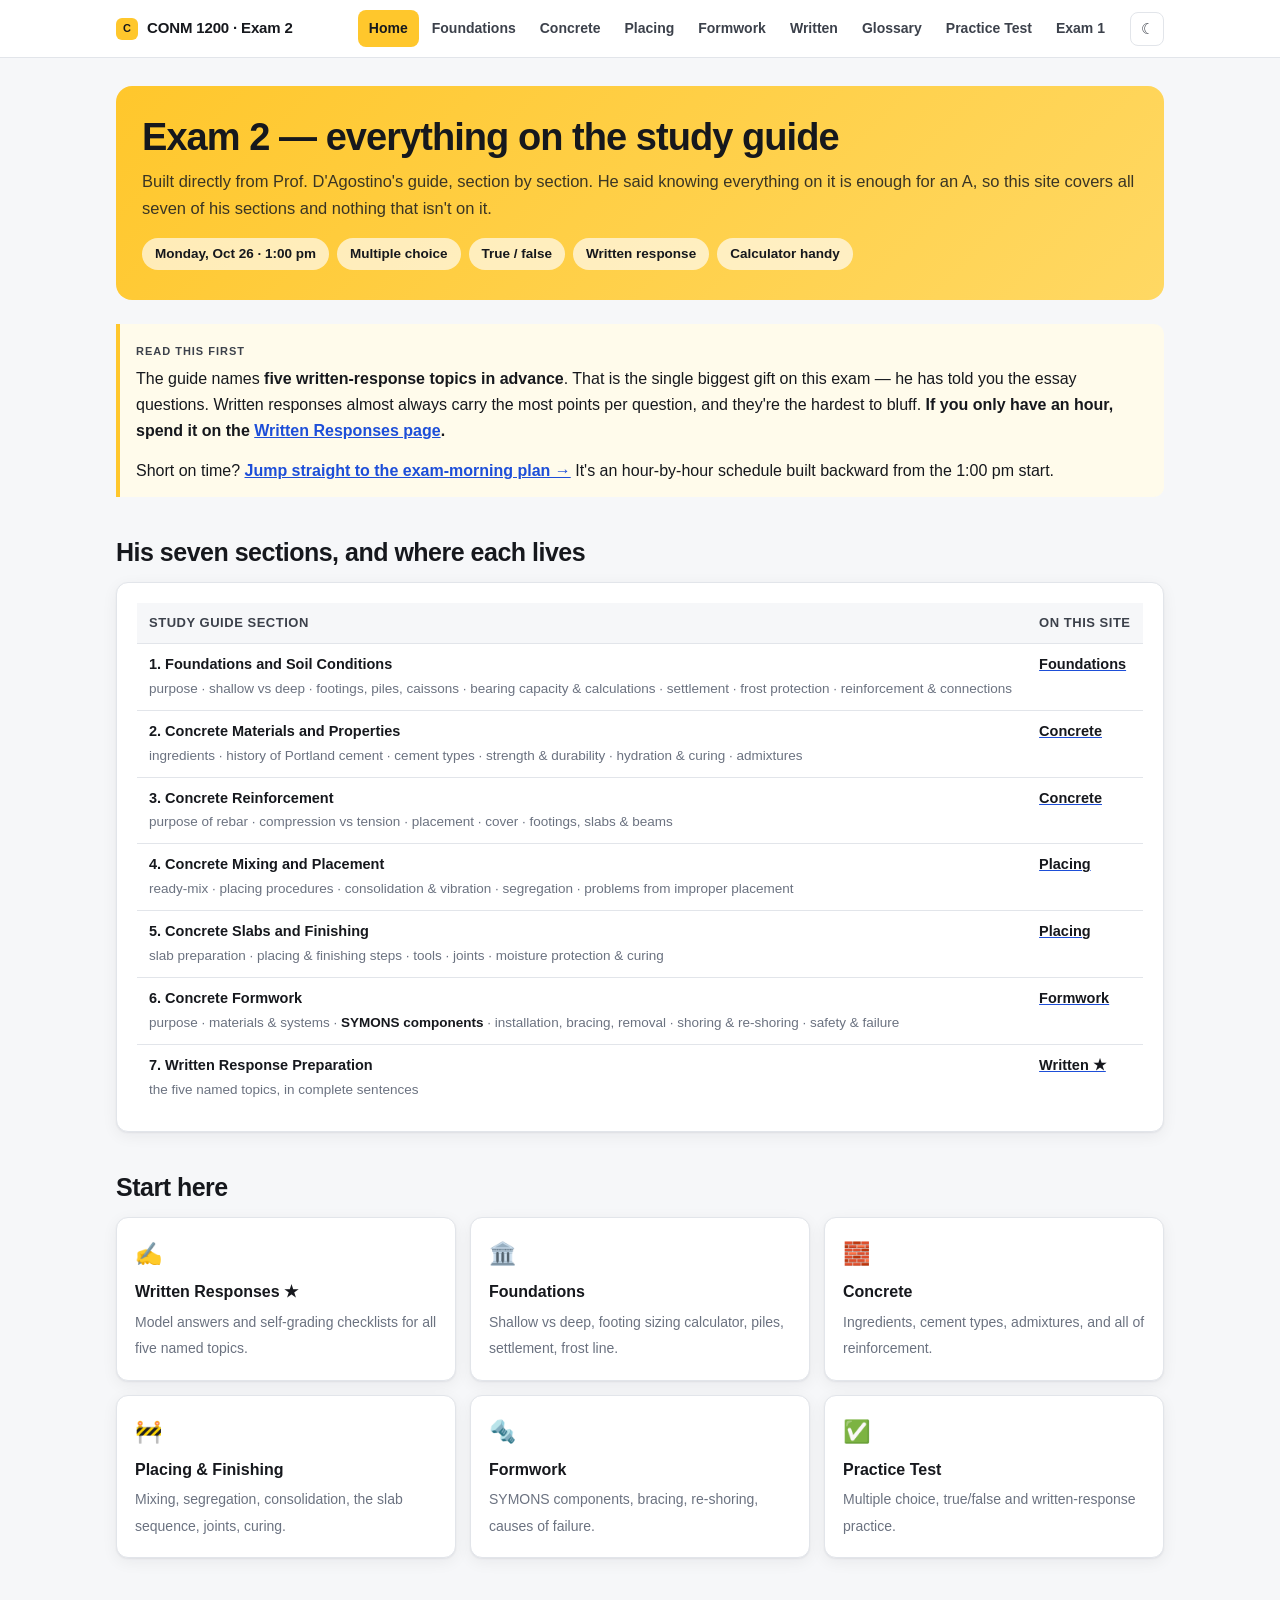
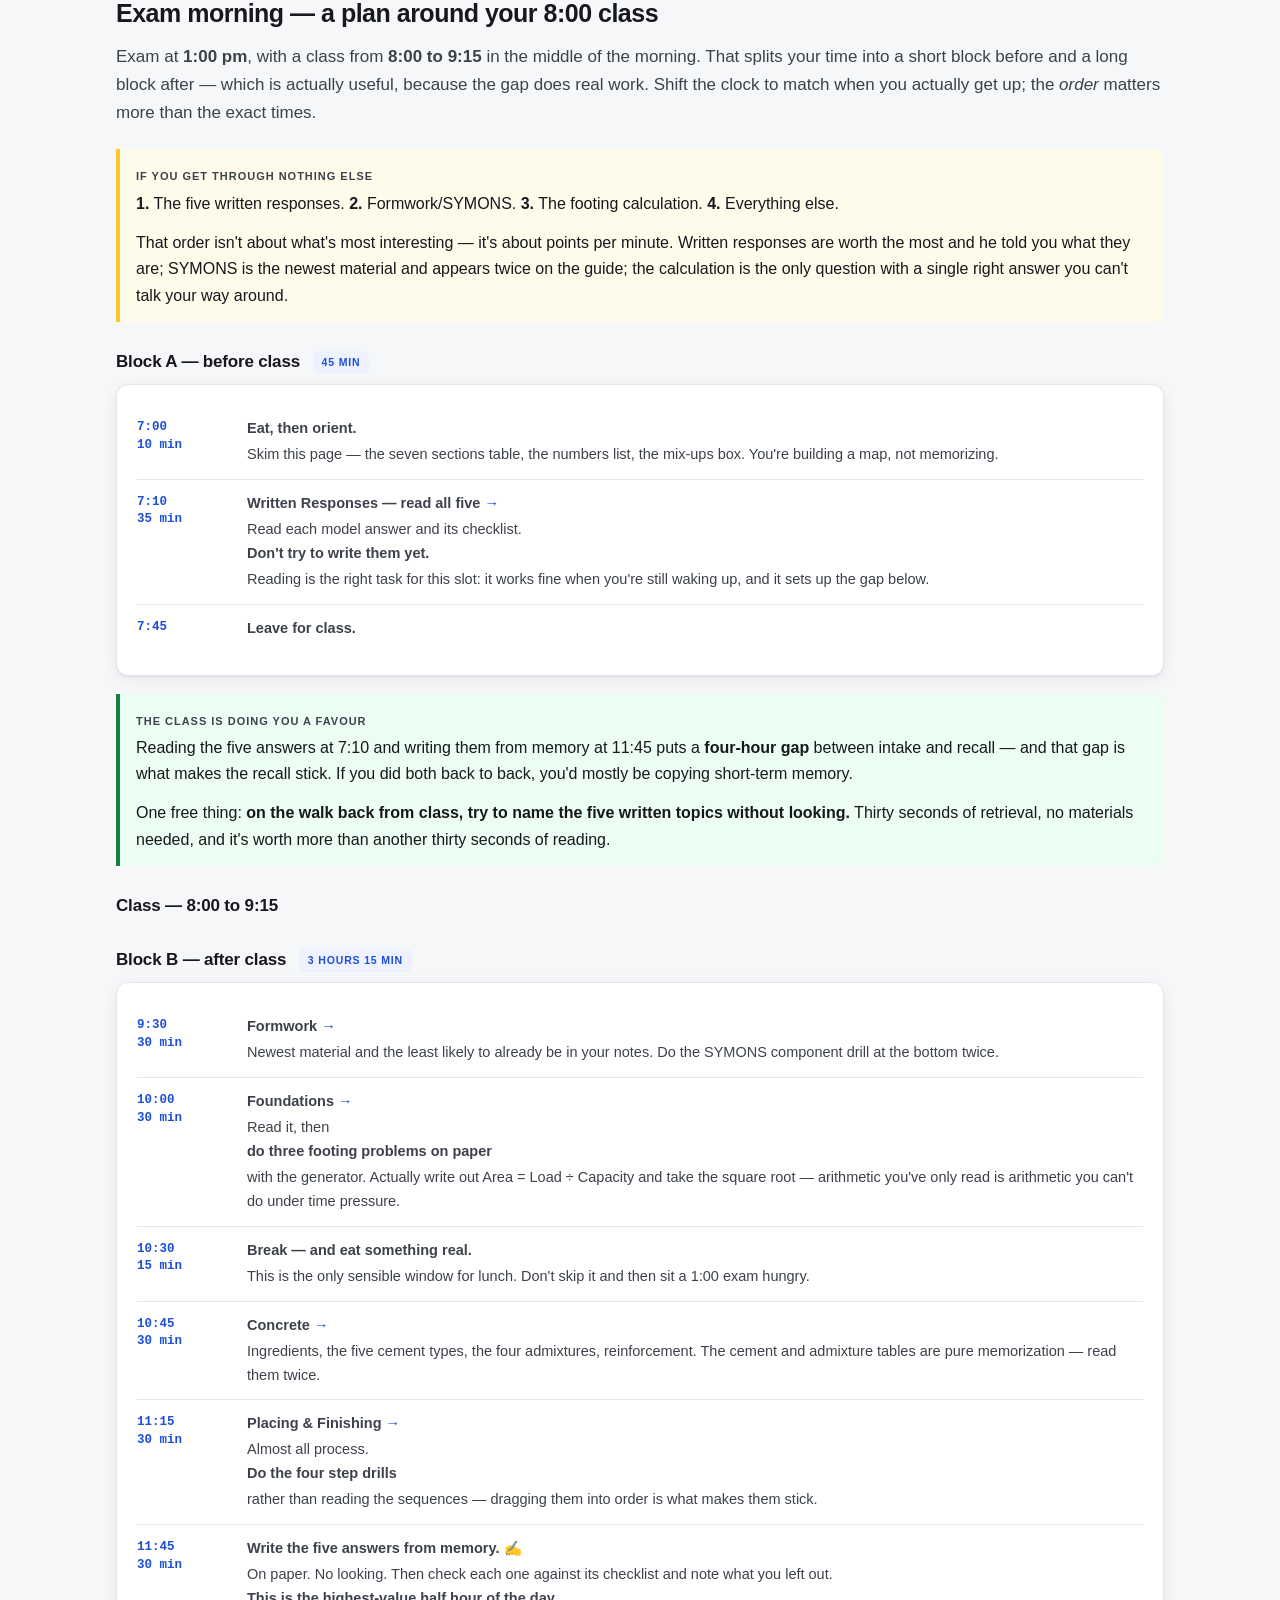
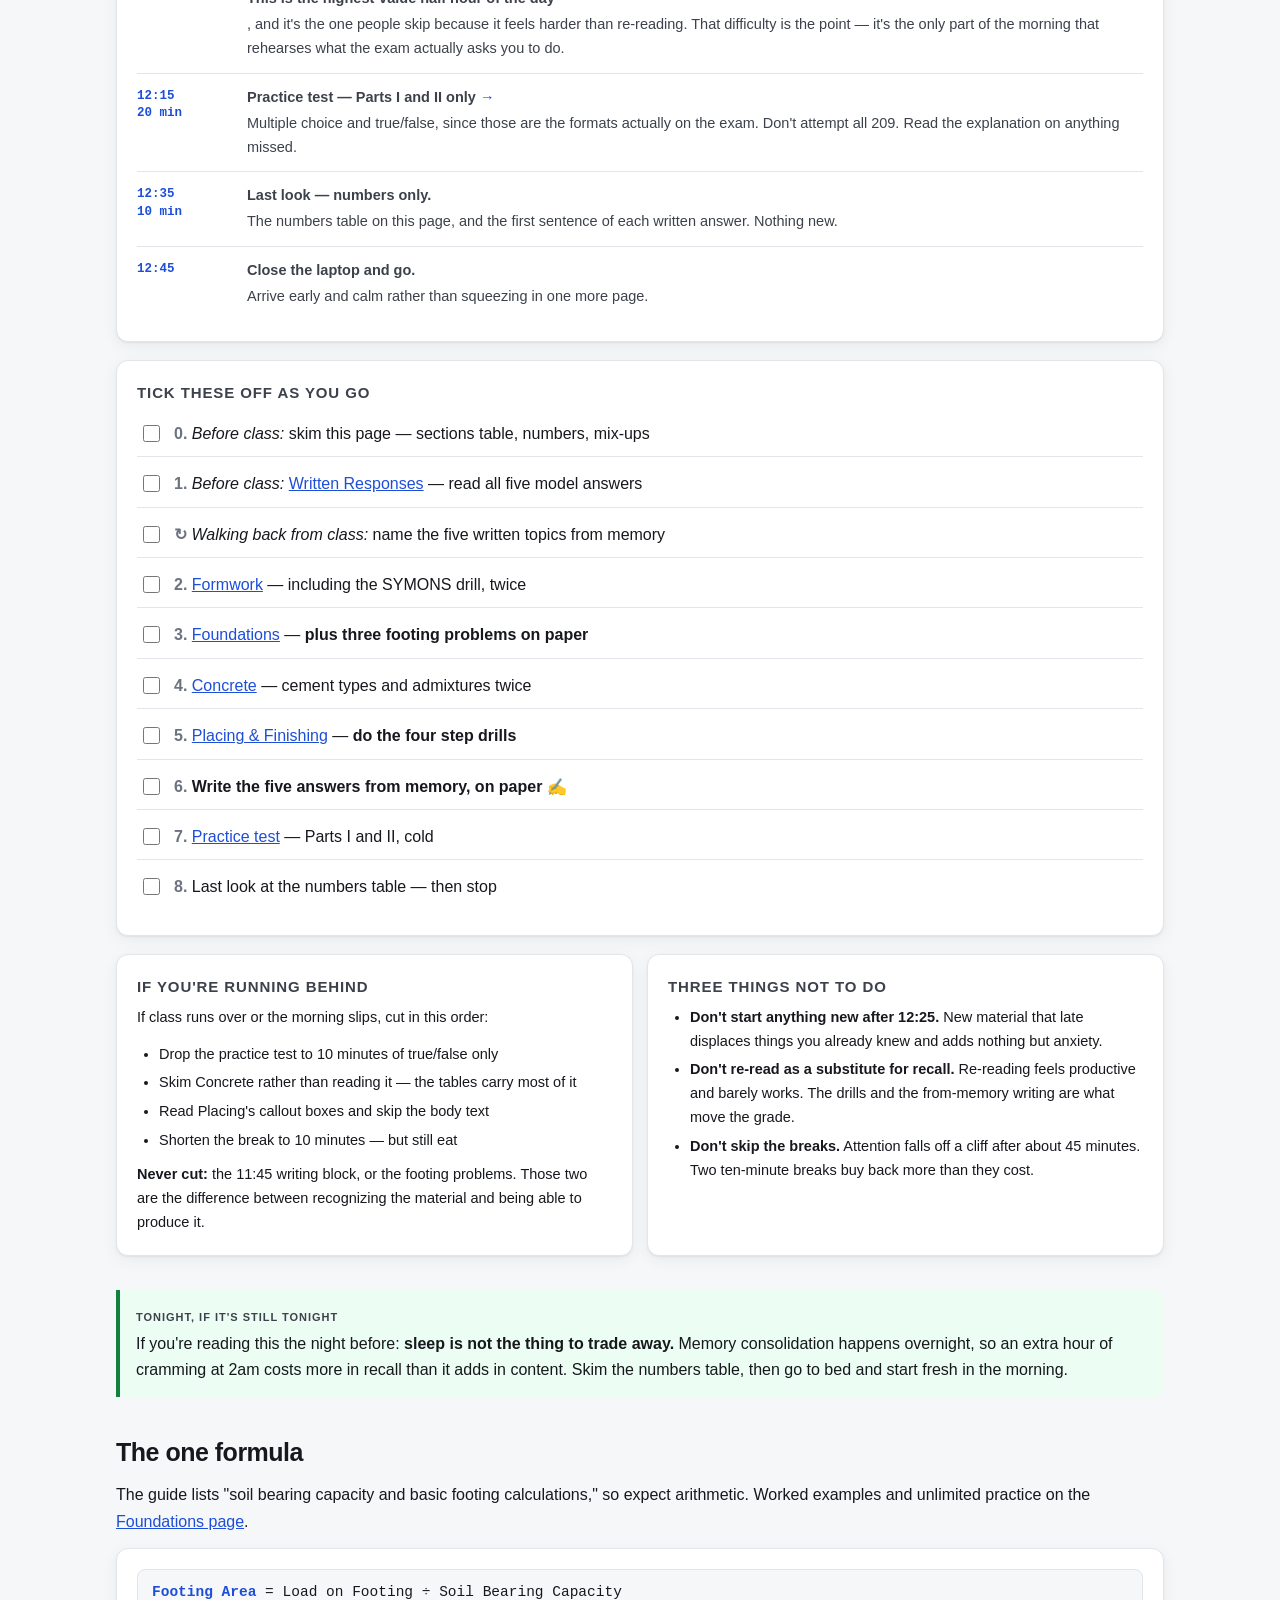
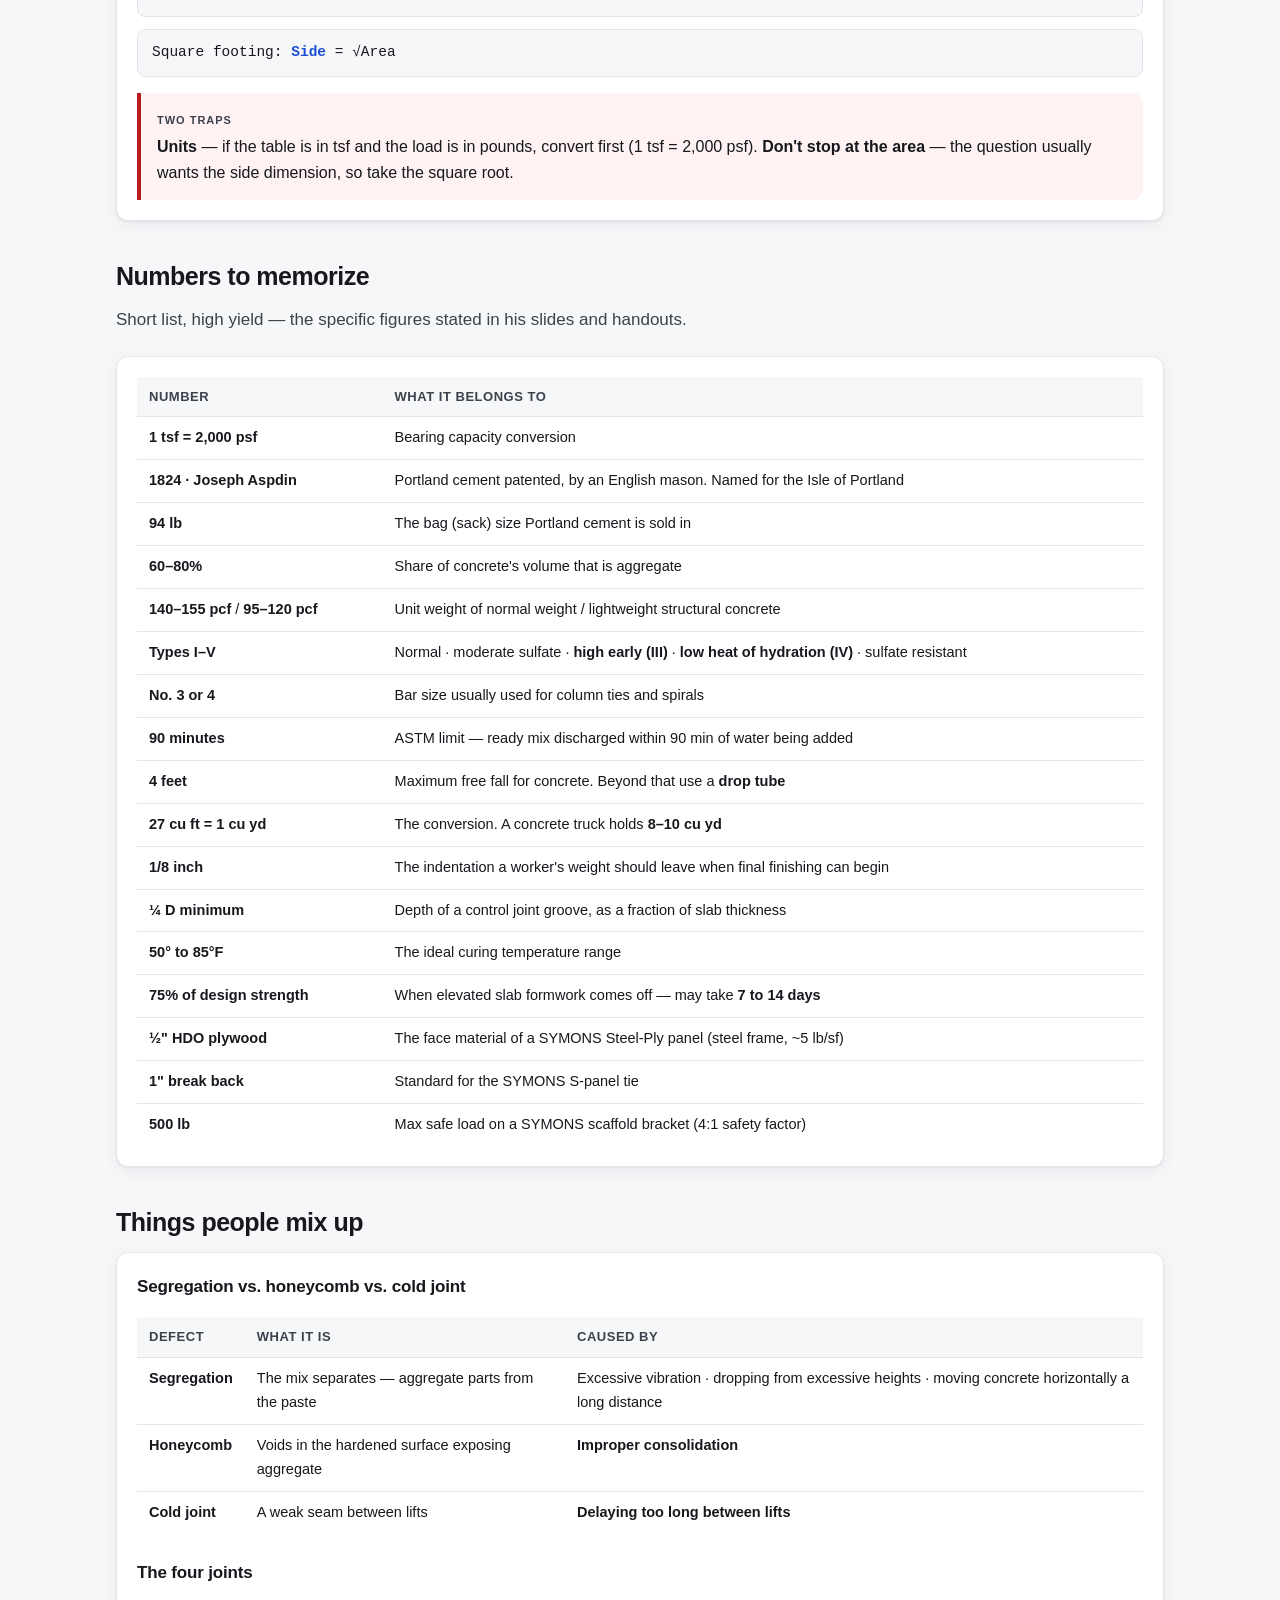
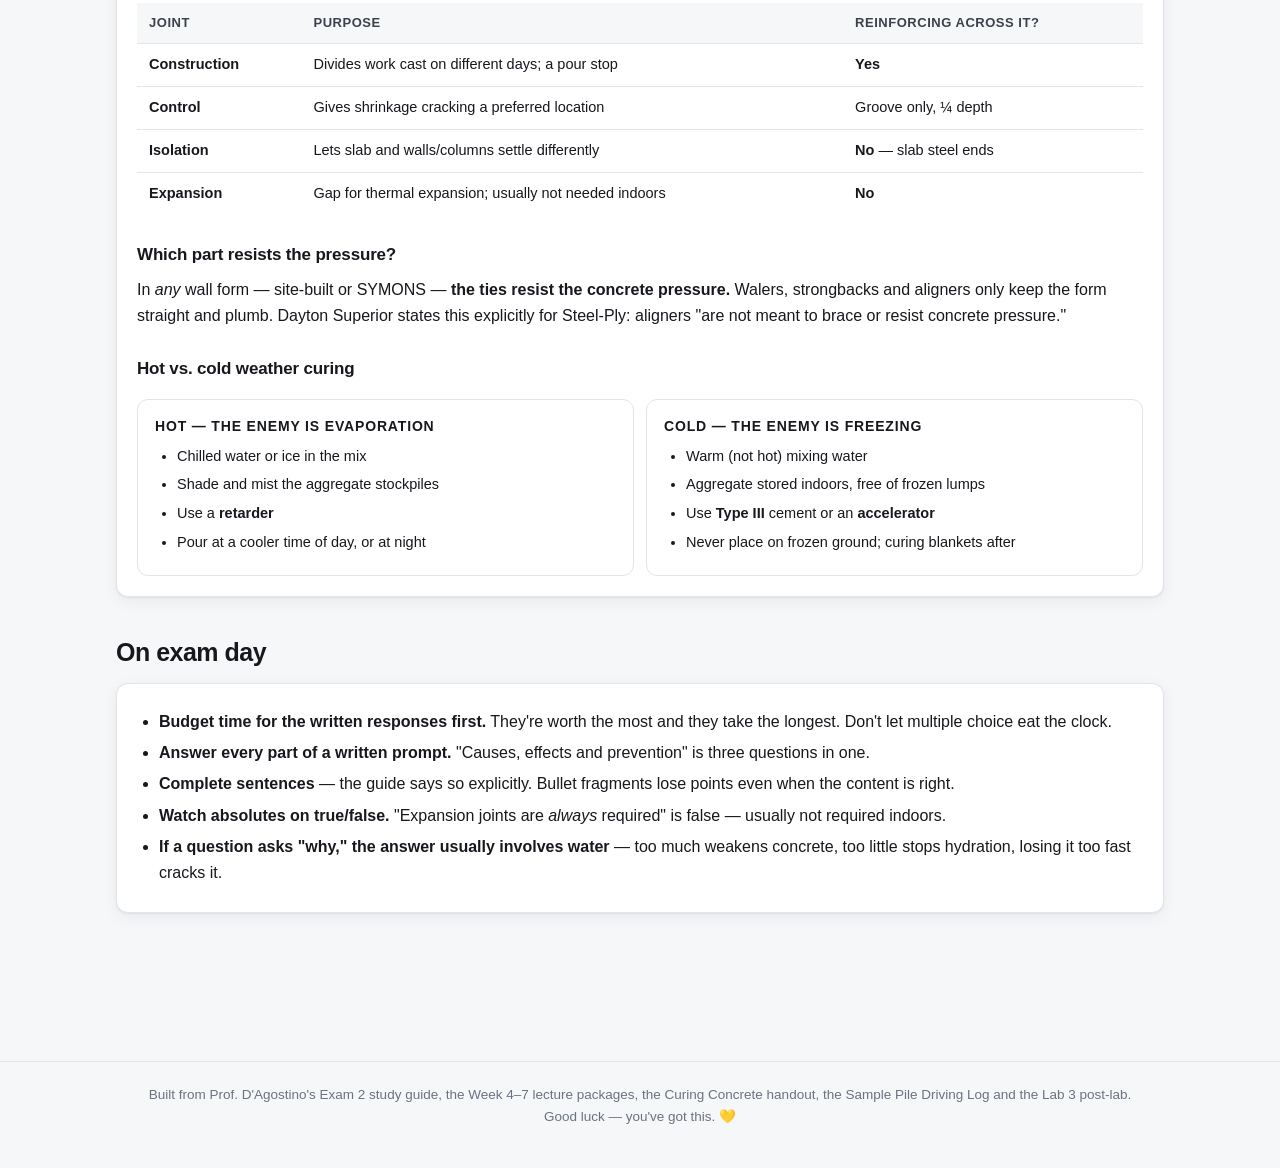
==== commit 51d795e5: "Upload files V2.5" ====
--- a/index.html
+++ b/index.html
@@ -100,8 +100,8 @@
     </a>
   </div>
 
-  <h2 id="plan">Exam morning — a plan around her 8:00 class</h2>
-  <p class="lede">Exam at <strong>1:00 pm</strong>, with a class from <strong>8:00 to 9:15</strong> in the middle of the morning. That splits the time into a short block before and a long block after — which is actually useful, because the gap does real work. Shift the clock to match her actual wake-up; the <em>order</em> matters more than the exact times.</p>
+  <h2 id="plan">Exam morning — a plan around your 8:00 class</h2>
+  <p class="lede">Exam at <strong>1:00 pm</strong>, with a class from <strong>8:00 to 9:15</strong> in the middle of the morning. That splits your time into a short block before and a long block after — which is actually useful, because the gap does real work. Shift the clock to match when you actually get up; the <em>order</em> matters more than the exact times.</p>
 
   <div class="callout key">
     <span class="tag">If you get through nothing else</span>
@@ -129,7 +129,7 @@
 
   <div class="callout tip">
     <span class="tag">The class is doing you a favour</span>
-    <p>Reading the five answers at 7:10 and writing them from memory at 11:45 puts a <strong>four-hour gap</strong> between intake and recall — and that gap is what makes the recall stick. If she'd done both back to back, she'd mostly be copying short-term memory.</p>
+    <p>Reading the five answers at 7:10 and writing them from memory at 11:45 puts a <strong>four-hour gap</strong> between intake and recall — and that gap is what makes the recall stick. If you did both back to back, you'd mostly be copying short-term memory.</p>
     <p style="margin-top:8px">One free thing: <strong>on the walk back from class, try to name the five written topics without looking.</strong> Thirty seconds of retrieval, no materials needed, and it's worth more than another thirty seconds of reading.</p>
   </div>
 
@@ -140,7 +140,7 @@
     <div class="timeline">
       <div class="tl-row">
         <div class="tl-when">9:30<br>30 min</div>
-        <div class="tl-what"><strong>Formwork <a href="formwork.html" style="text-decoration:none">→</a></strong>Newest material and least likely to be in her notes. Do the SYMONS component drill at the bottom twice.</div>
+        <div class="tl-what"><strong>Formwork <a href="formwork.html" style="text-decoration:none">→</a></strong>Newest material and the least likely to already be in your notes. Do the SYMONS component drill at the bottom twice.</div>
       </div>
       <div class="tl-row">
         <div class="tl-when">10:00<br>30 min</div>
@@ -160,7 +160,7 @@
       </div>
       <div class="tl-row">
         <div class="tl-when">11:45<br>30 min</div>
-        <div class="tl-what"><strong>Write the five answers from memory. ✍️</strong>On paper. No looking. Then check each against its checklist and note what was left out. <strong>This is the highest-value half hour of the day</strong>, and it's the one people skip because it feels harder than re-reading. That difficulty is the point — it's the only part of the morning that rehearses what the exam actually asks her to do.</div>
+        <div class="tl-what"><strong>Write the five answers from memory. ✍️</strong>On paper. No looking. Then check each one against its checklist and note what you left out. <strong>This is the highest-value half hour of the day</strong>, and it's the one people skip because it feels harder than re-reading. That difficulty is the point — it's the only part of the morning that rehearses what the exam actually asks you to do.</div>
       </div>
       <div class="tl-row">
         <div class="tl-when">12:15<br>20 min</div>
